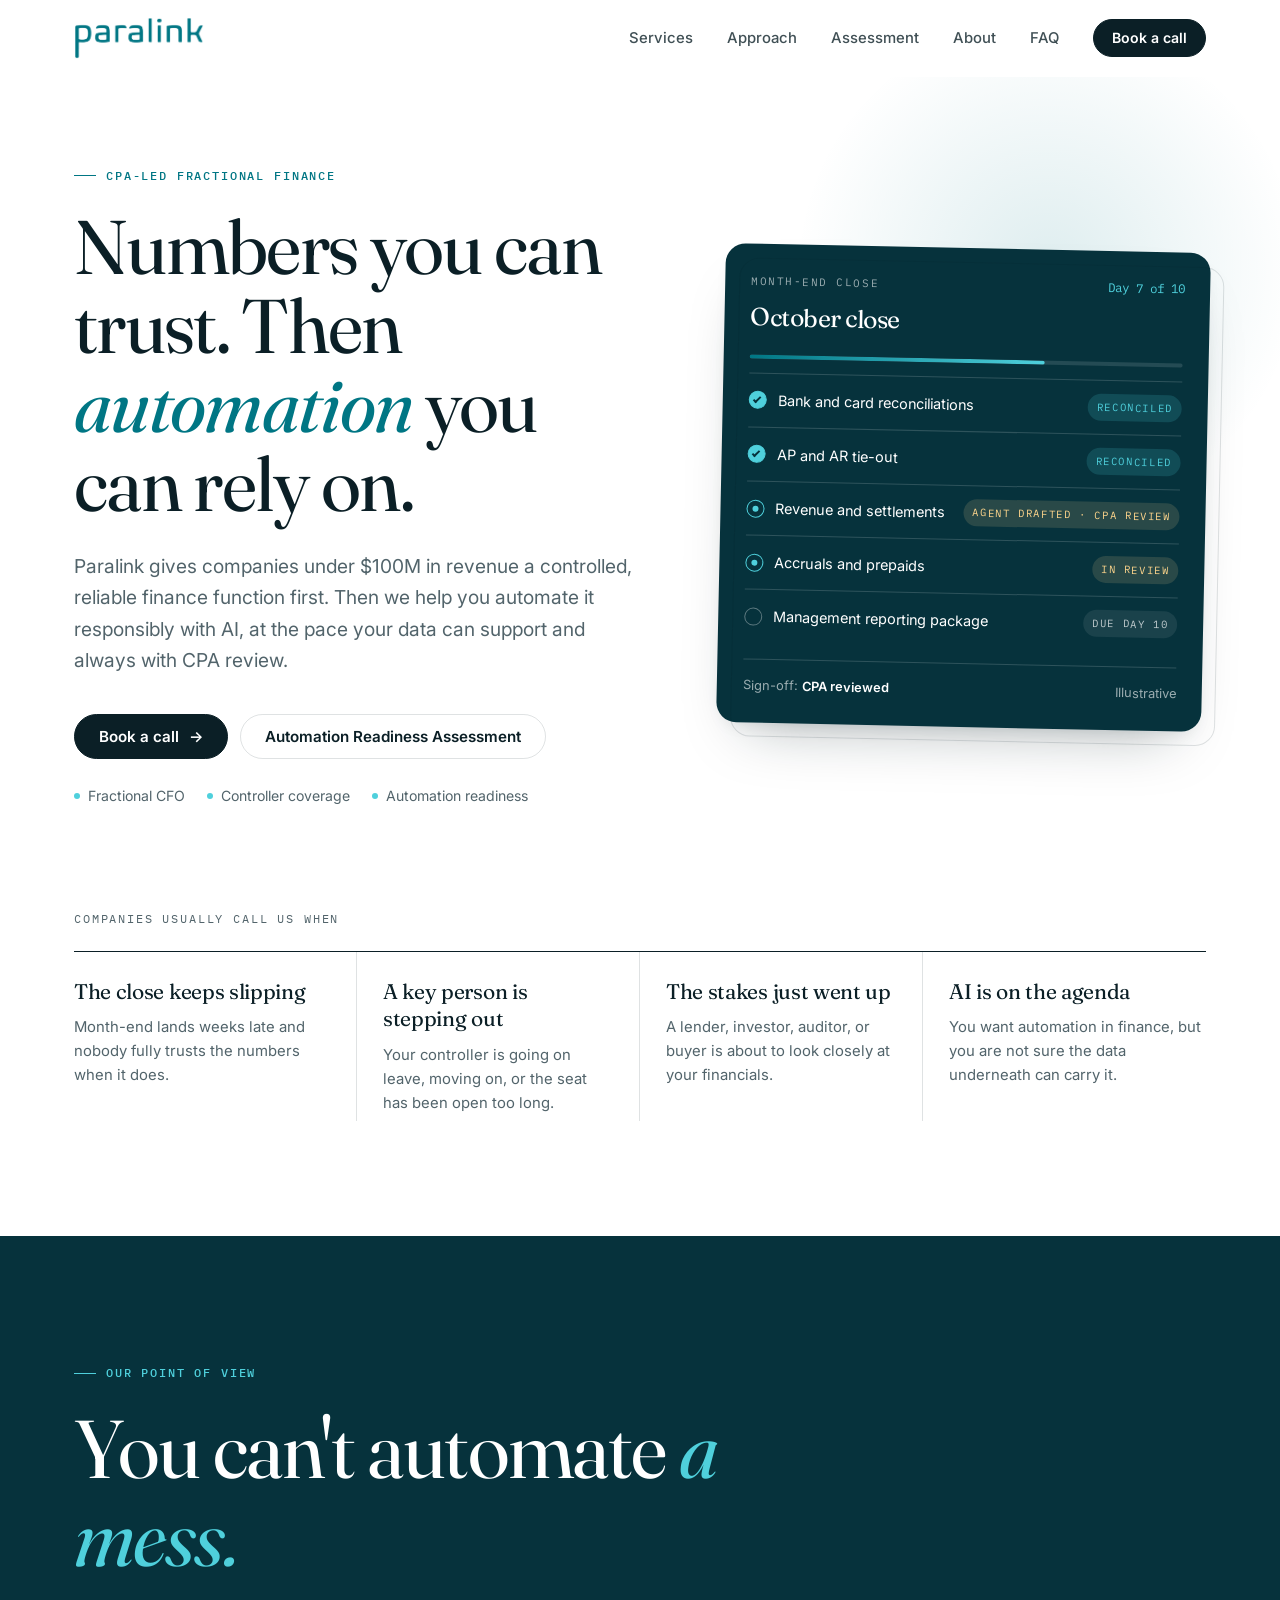
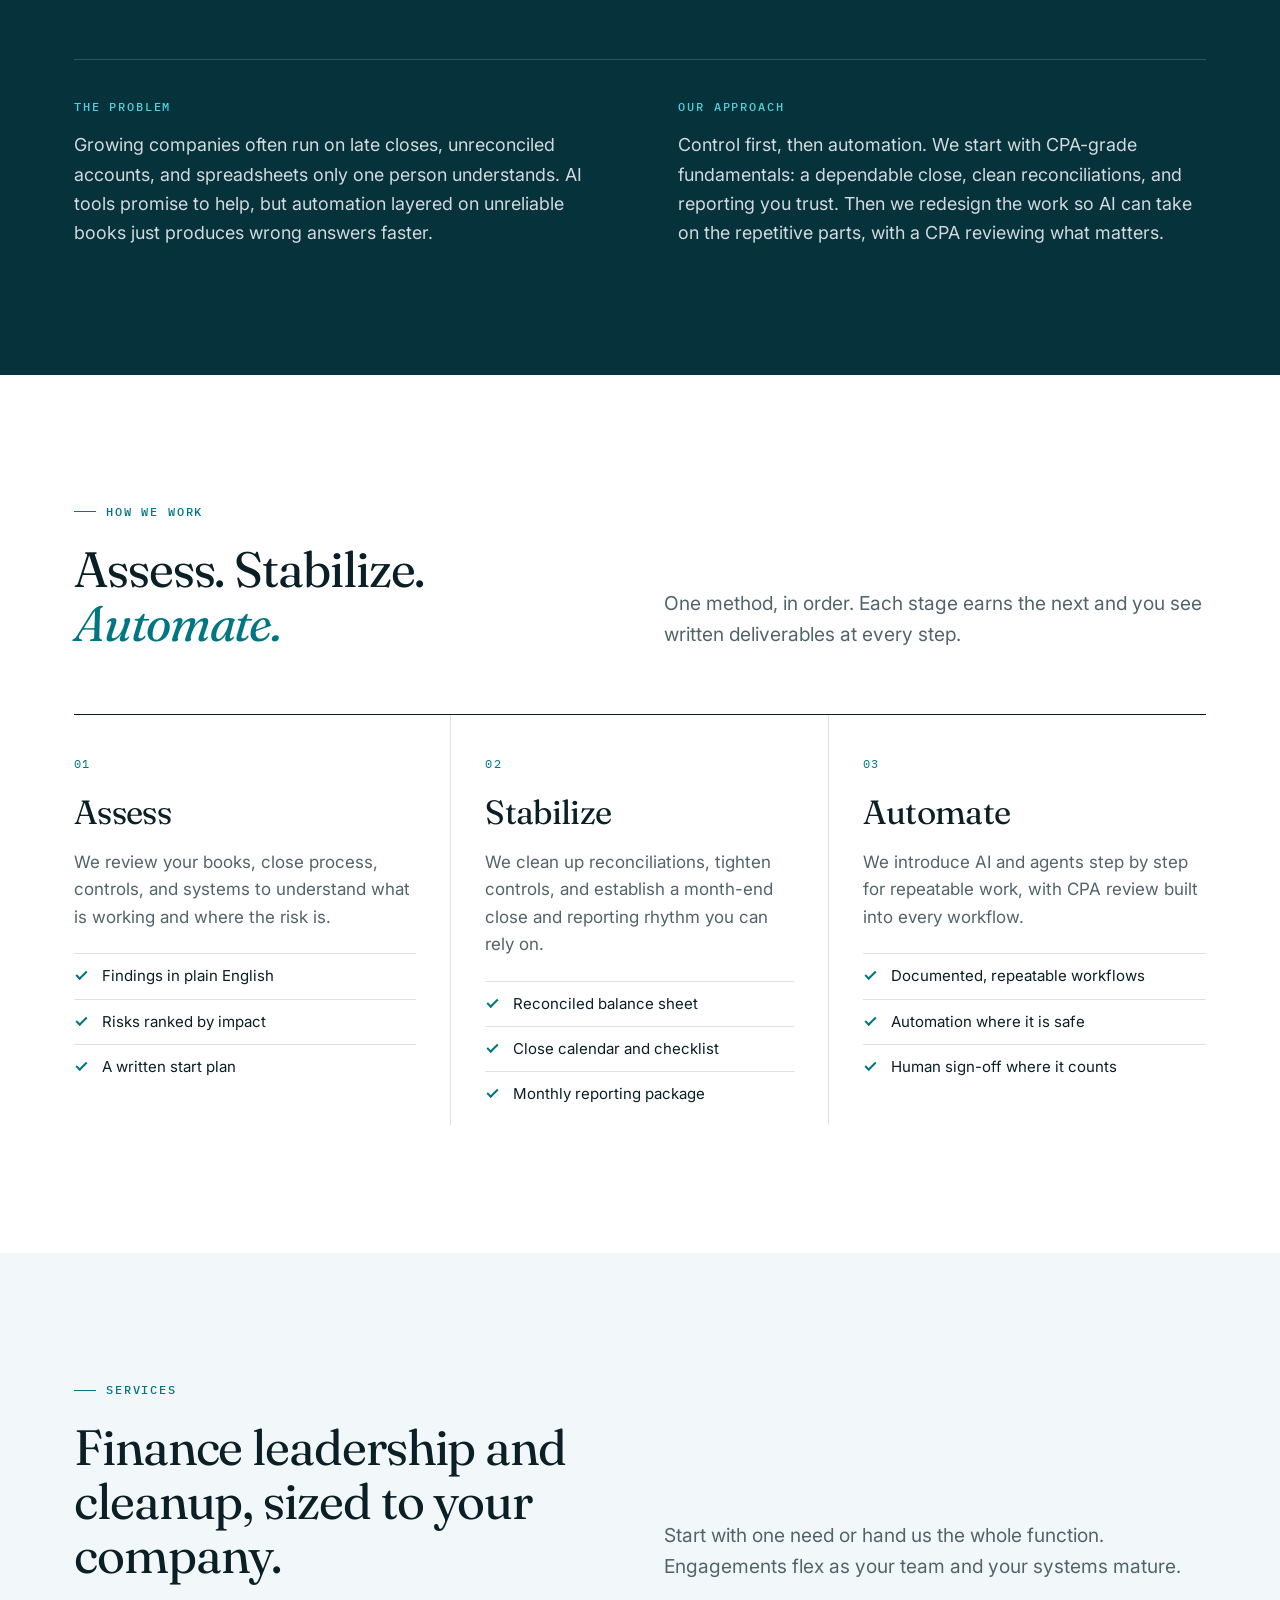
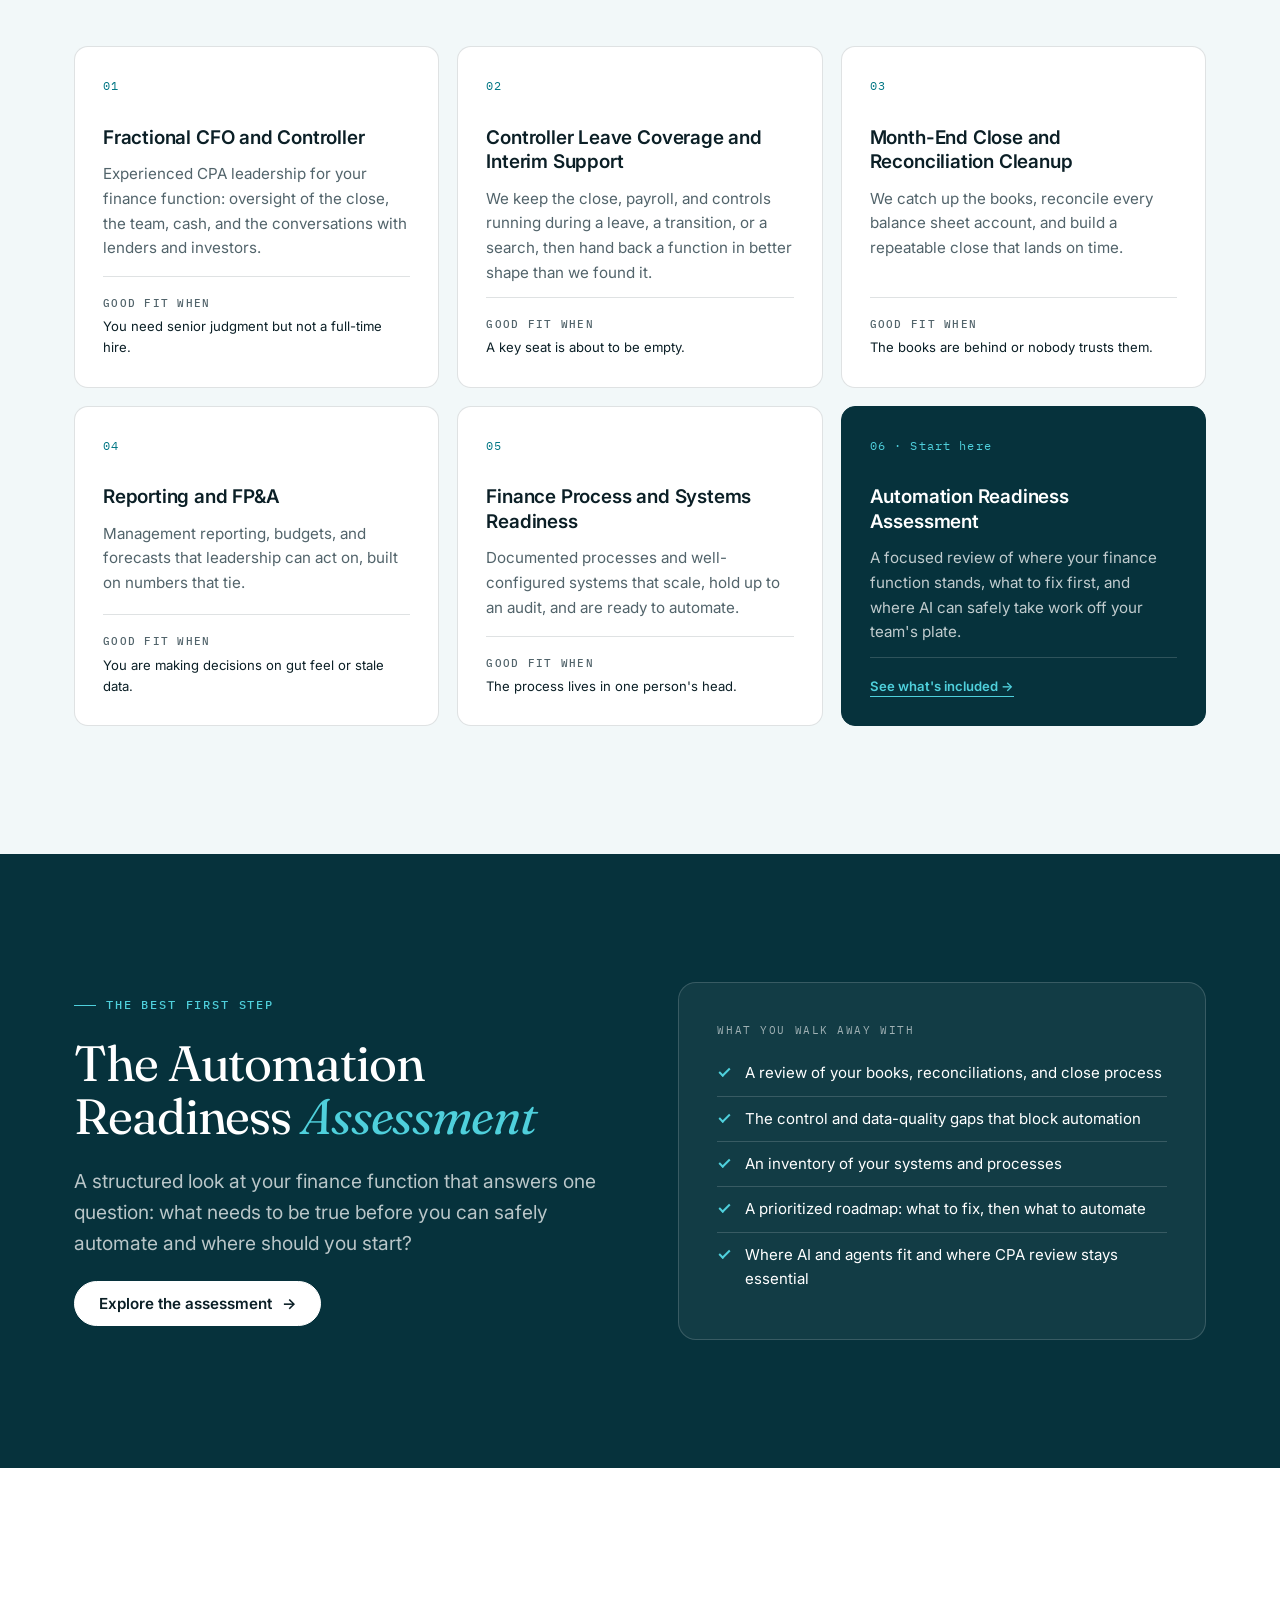
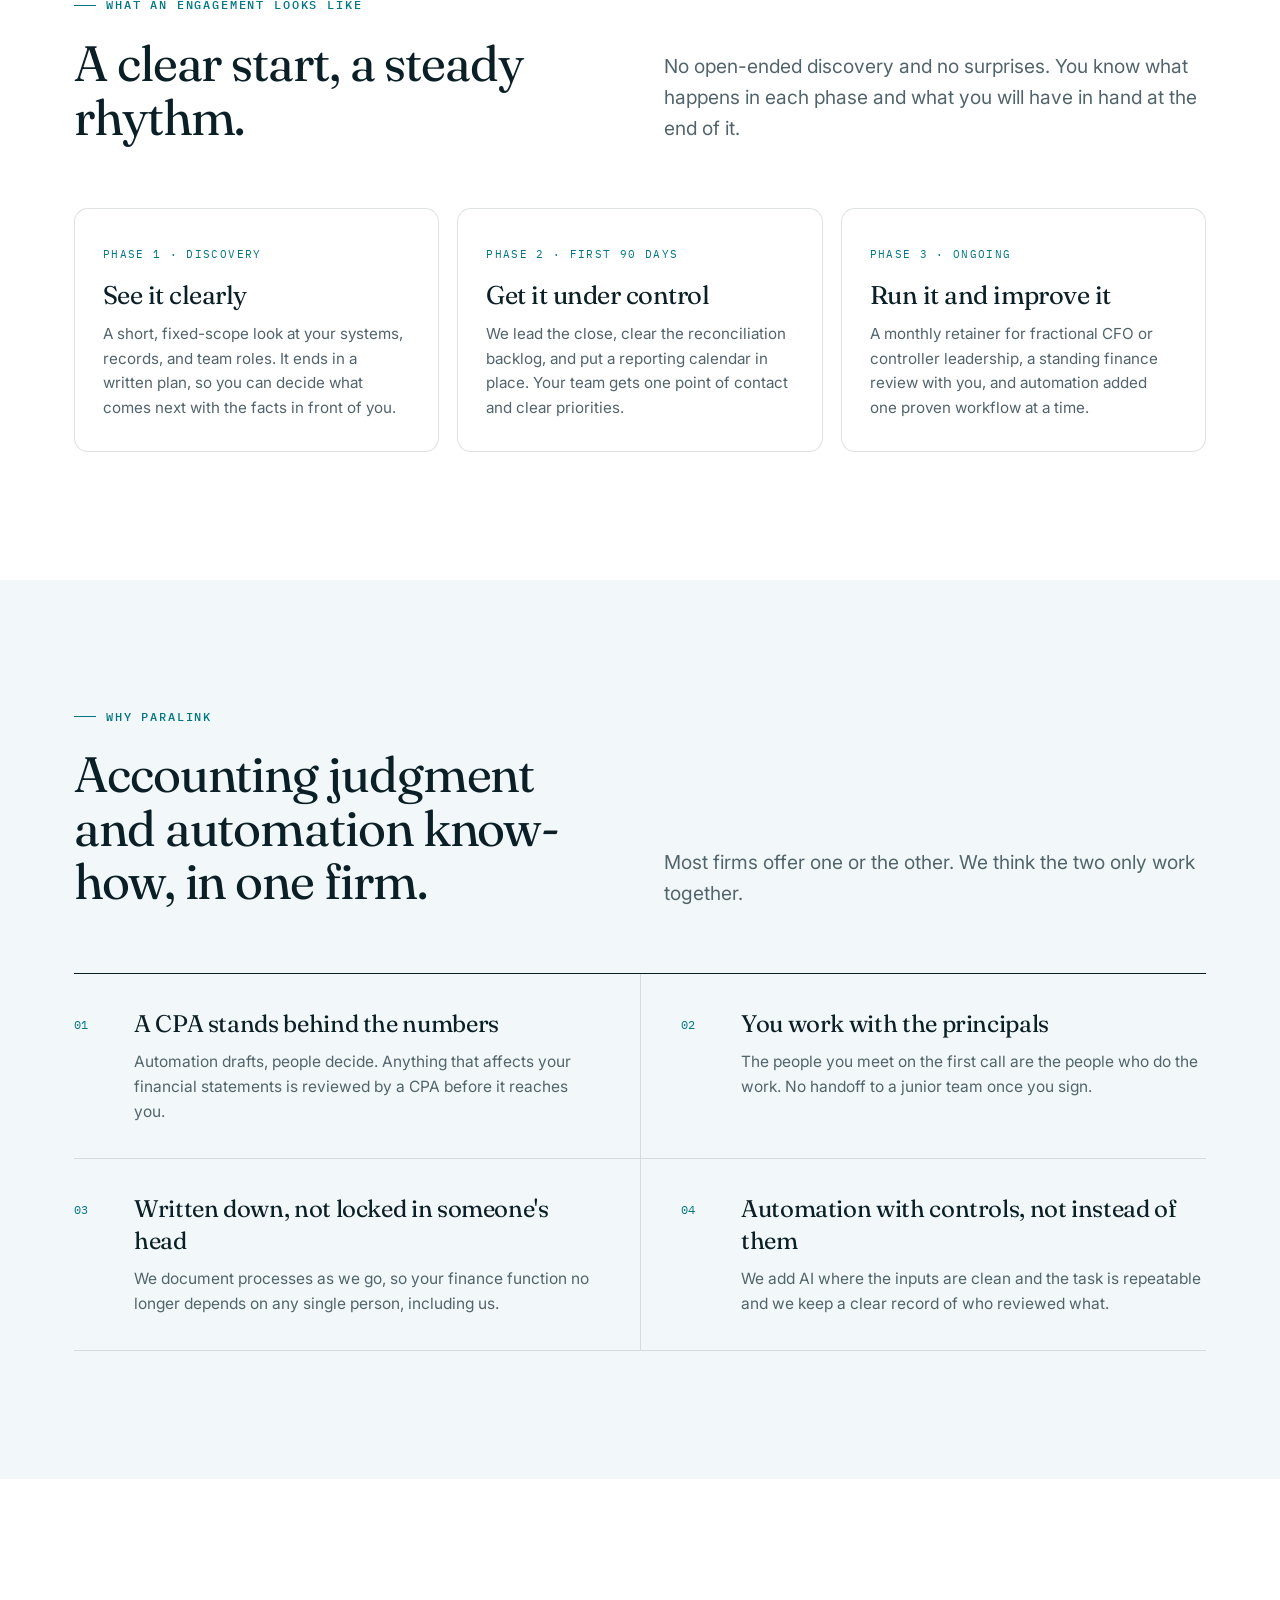
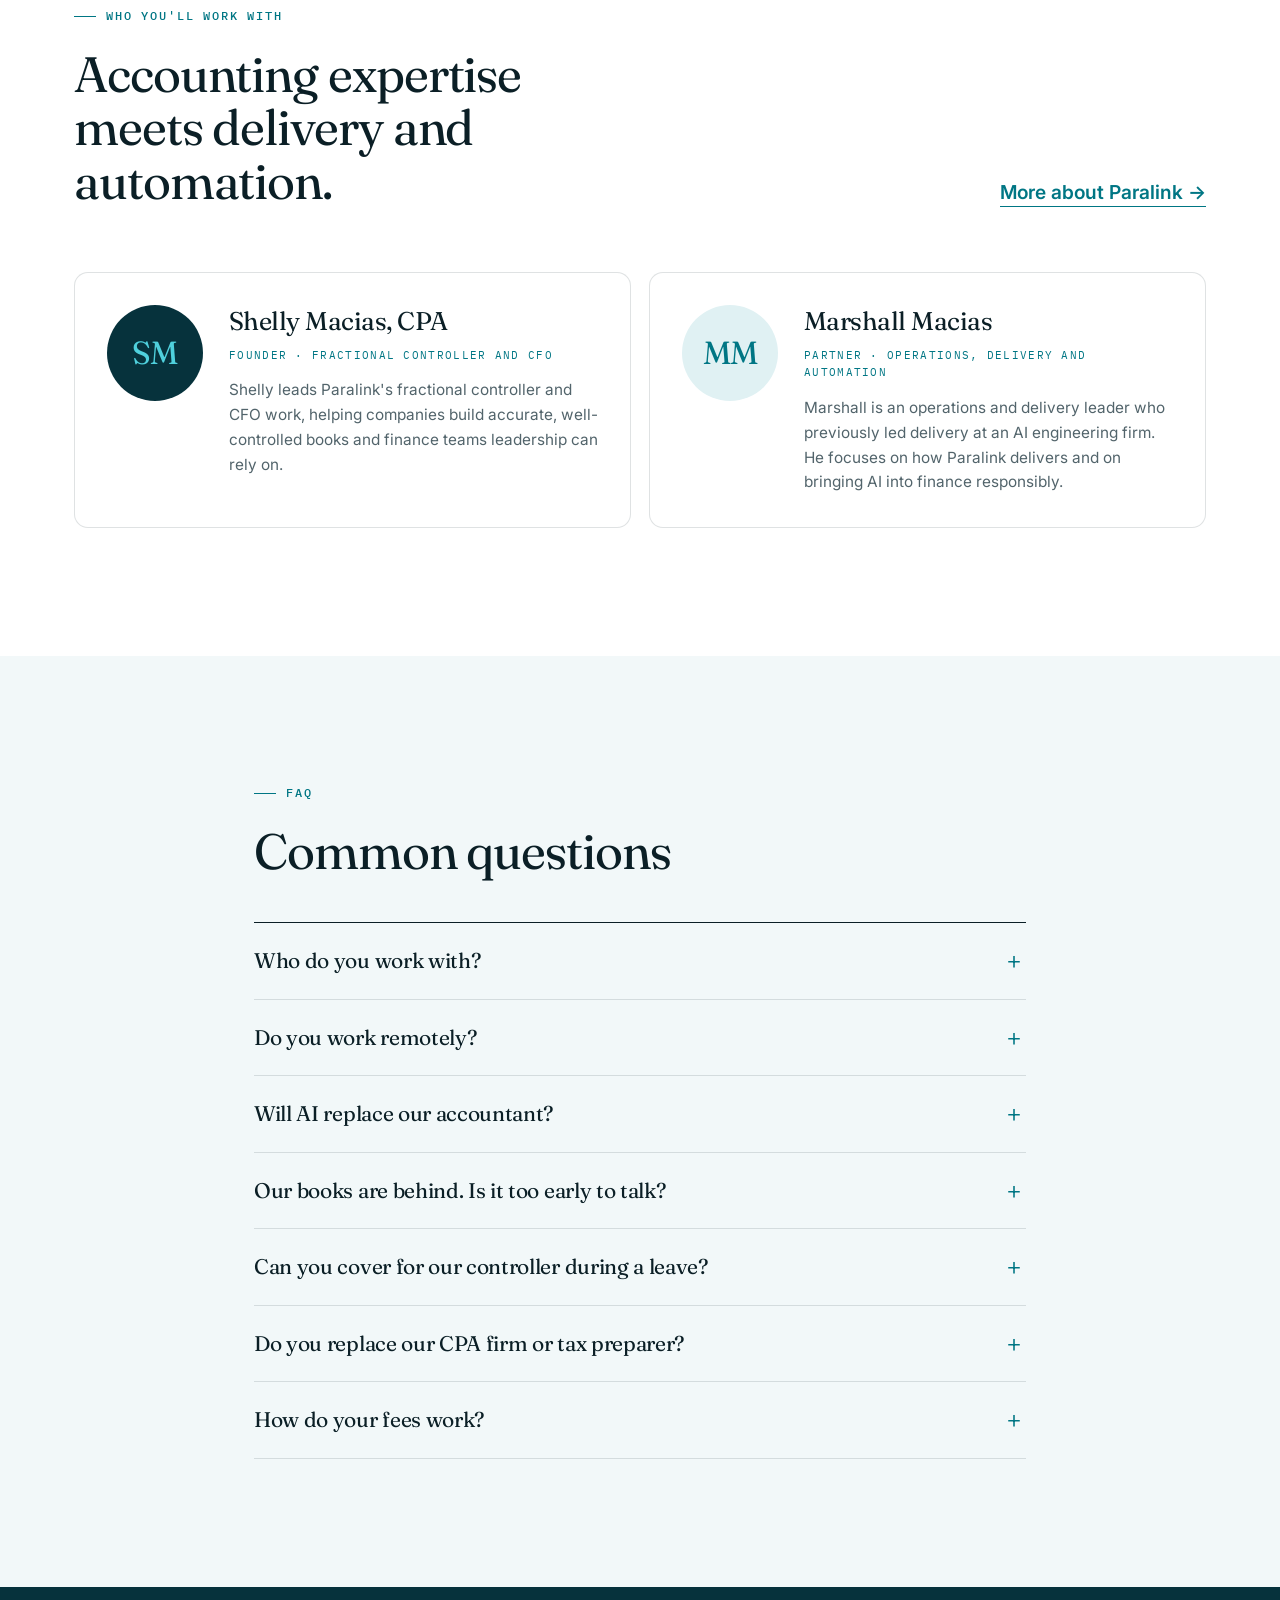
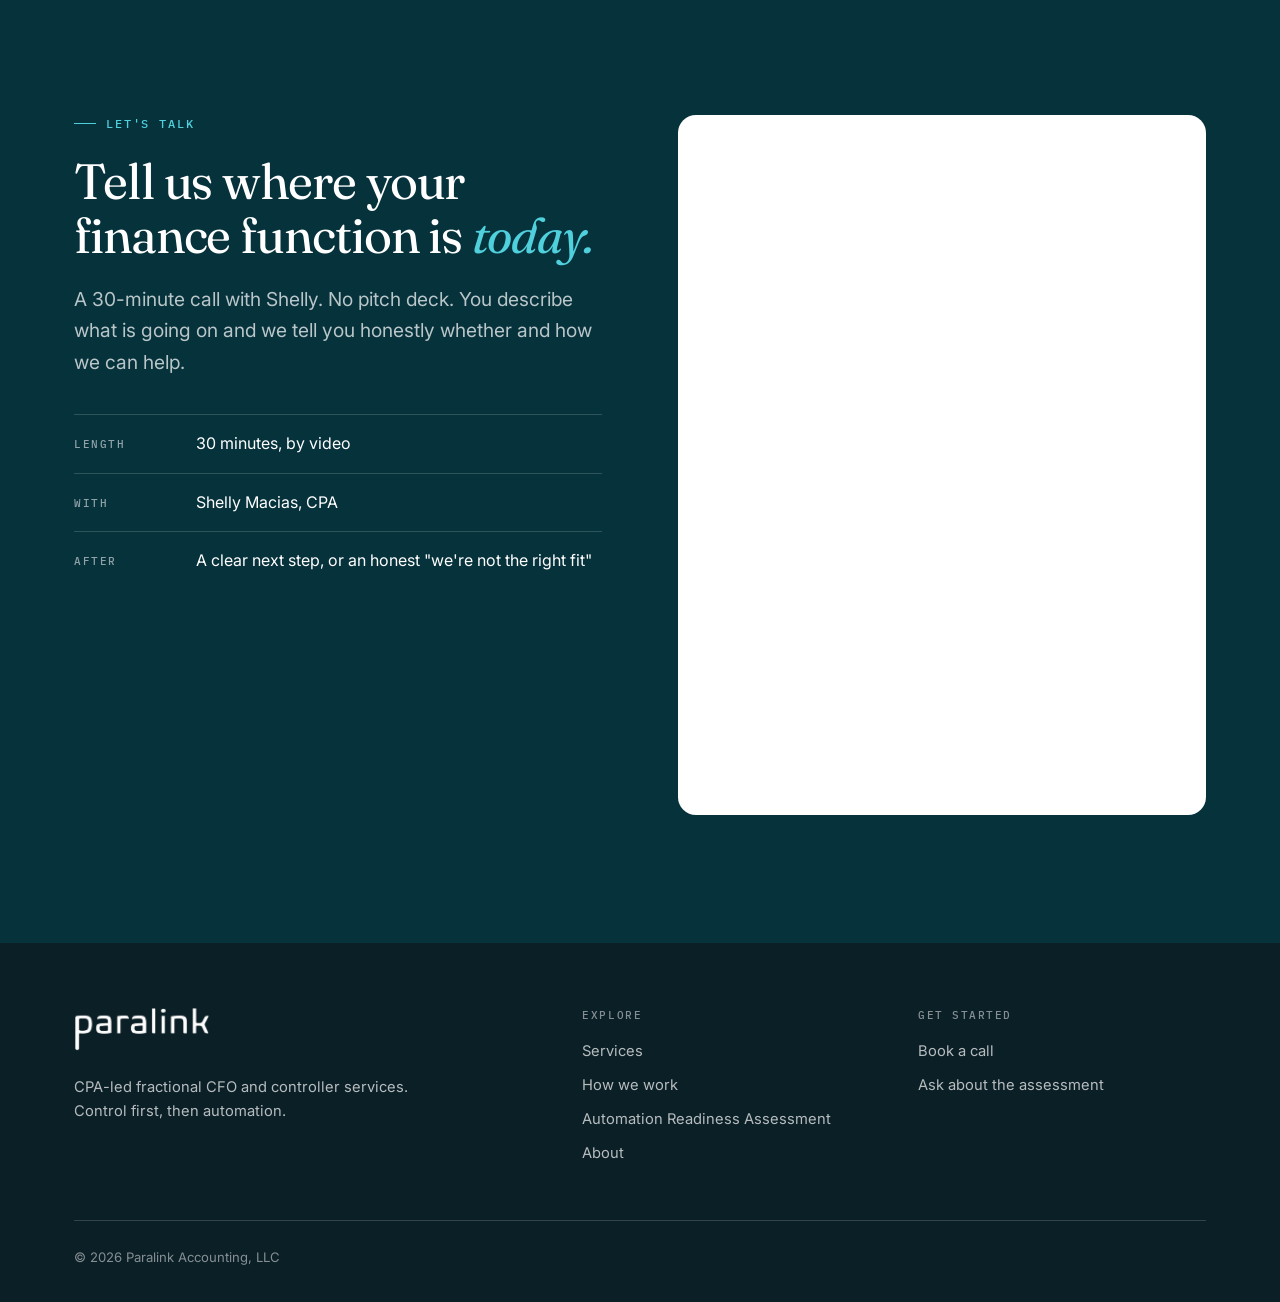
==== index.html @ f664bc01 "Initial Paralink Accounting website Co-Authored-By: Claude Fable 5.2 <noreply@anthropic.com>" ====
<!doctype html>
<html lang="en">
<head>
  <meta charset="utf-8">
  <meta name="viewport" content="width=device-width, initial-scale=1">
  <meta name="robots" content="noindex">
  <title>Paralink Accounting | CPA-led fractional CFO and controller services</title>
  <meta name="description" content="Paralink Accounting gives growing companies a controlled, reliable finance function, then helps them automate it responsibly with AI, always with CPA review.">
  <meta property="og:title" content="Paralink Accounting | Numbers you can trust. Then automation you can rely on.">
  <meta property="og:description" content="CPA-led fractional CFO and controller services for companies under $100M in revenue. Control first, then automation.">
  <meta property="og:type" content="website">
  <meta name="theme-color" content="#007684">
  <link rel="icon" href="assets/favicon.svg" type="image/svg+xml">
  <link rel="preconnect" href="https://fonts.googleapis.com">
  <link rel="preconnect" href="https://fonts.gstatic.com" crossorigin>
  <link href="https://fonts.googleapis.com/css2?family=Fraunces:ital,opsz,wght@0,9..144,300..600;1,9..144,300..600&family=IBM+Plex+Mono:wght@400;500&family=Inter:wght@400;500;600&display=swap" rel="stylesheet">
  <link rel="stylesheet" href="assets/styles.css">
</head>
<body>

<header class="site-header">
  <div class="container nav">
    <a class="brand" href="index.html" aria-label="Paralink Accounting home">
      <img class="brand-logo" src="assets/logo.png" alt="Paralink Accounting" width="562" height="182">
    </a>
    <button class="nav-toggle" aria-label="Menu" aria-expanded="false" aria-controls="nav-links"><span></span><span></span><span></span></button>
    <ul class="nav-links" id="nav-links">
      <li><a href="index.html#services">Services</a></li>
      <li><a href="index.html#approach">Approach</a></li>
      <li><a href="assessment.html">Assessment</a></li>
      <li><a href="about.html">About</a></li>
      <li><a href="index.html#faq">FAQ</a></li>
      <li><a class="btn btn-sm" href="index.html#contact">Book a call</a></li>
    </ul>
  </div>
</header>

<main>

  <!-- Hero -->
  <section class="hero">
    <div class="container hero-grid">
      <div>
        <p class="eyebrow">CPA-led fractional finance</p>
        <h1>Numbers you can trust. Then <em>automation</em> you can rely on.</h1>
        <p class="lede">Paralink gives companies under $100M in revenue a controlled, reliable finance function first. Then we help you automate it responsibly with AI, at the pace your data can support and always with CPA review.</p>
        <div class="hero-cta">
          <a class="btn" href="#contact">Book a call <span class="arrow" aria-hidden="true">→</span></a>
          <a class="btn btn-ghost" href="assessment.html">Automation Readiness Assessment</a>
        </div>
        <p class="hero-note"><span>Fractional CFO</span><span>Controller coverage</span><span>Automation readiness</span></p>
      </div>

      <div class="close-card" role="img" aria-label="Illustration of a month-end close checklist with reconciliations complete and an AI-drafted schedule waiting for CPA review">
        <div class="cc-top">
          <div>
            <div class="cc-label">Month-end close</div>
            <div class="cc-title">October close</div>
          </div>
          <div class="cc-day">Day 7 of 10</div>
        </div>
        <div class="cc-bar"><i></i></div>
        <ul class="cc-rows">
          <li><span class="name"><span class="dot done"></span>Bank and card reconciliations</span><span class="tag ok">Reconciled</span></li>
          <li><span class="name"><span class="dot done"></span>AP and AR tie-out</span><span class="tag ok">Reconciled</span></li>
          <li><span class="name"><span class="dot review"></span>Revenue and settlements</span><span class="tag rev">Agent drafted · CPA review</span></li>
          <li><span class="name"><span class="dot review"></span>Accruals and prepaids</span><span class="tag rev">In review</span></li>
          <li><span class="name"><span class="dot"></span>Management reporting package</span><span class="tag">Due day 10</span></li>
        </ul>
        <div class="cc-foot"><span>Sign-off: <strong>CPA reviewed</strong></span><span>Illustrative</span></div>
      </div>
    </div>
  </section>

  <!-- When to call -->
  <section class="triggers">
    <div class="container">
      <p class="triggers-title">Companies usually call us when</p>
      <div class="trigger-grid">
        <div class="trigger reveal">
          <h3>The close keeps slipping</h3>
          <p>Month-end lands weeks late and nobody fully trusts the numbers when it does.</p>
        </div>
        <div class="trigger reveal">
          <h3>A key person is stepping out</h3>
          <p>Your controller is going on leave, moving on, or the seat has been open too long.</p>
        </div>
        <div class="trigger reveal">
          <h3>The stakes just went up</h3>
          <p>A lender, investor, auditor, or buyer is about to look closely at your financials.</p>
        </div>
        <div class="trigger reveal">
          <h3>AI is on the agenda</h3>
          <p>You want automation in finance, but you are not sure the data underneath can carry it.</p>
        </div>
      </div>
    </div>
  </section>

  <!-- Statement -->
  <section class="statement dark" id="approach">
    <div class="container">
      <p class="eyebrow">Our point of view</p>
      <h2 class="reveal">You can't automate <em>a mess.</em></h2>
      <div class="statement-grid">
        <div class="reveal">
          <h3>The problem</h3>
          <p>Growing companies often run on late closes, unreconciled accounts, and spreadsheets only one person understands. AI tools promise to help, but automation layered on unreliable books just produces wrong answers faster.</p>
        </div>
        <div class="reveal">
          <h3>Our approach</h3>
          <p>Control first, then automation. We start with CPA-grade fundamentals: a dependable close, clean reconciliations, and reporting you trust. Then we redesign the work so AI can take on the repetitive parts, with a CPA reviewing what matters.</p>
        </div>
      </div>
    </div>
  </section>

  <!-- Method -->
  <section id="method">
    <div class="container">
      <div class="section-head">
        <div>
          <p class="eyebrow">How we work</p>
          <h2>Assess. Stabilize. <em>Automate.</em></h2>
        </div>
        <p class="lede">One method, in order. Each stage earns the next and you see written deliverables at every step.</p>
      </div>
      <div class="method-grid">
        <div class="step reveal">
          <span class="step-num">01</span>
          <h3>Assess</h3>
          <p>We review your books, close process, controls, and systems to understand what is working and where the risk is.</p>
          <ul>
            <li>Findings in plain English</li>
            <li>Risks ranked by impact</li>
            <li>A written start plan</li>
          </ul>
        </div>
        <div class="step reveal">
          <span class="step-num">02</span>
          <h3>Stabilize</h3>
          <p>We clean up reconciliations, tighten controls, and establish a month-end close and reporting rhythm you can rely on.</p>
          <ul>
            <li>Reconciled balance sheet</li>
            <li>Close calendar and checklist</li>
            <li>Monthly reporting package</li>
          </ul>
        </div>
        <div class="step reveal">
          <span class="step-num">03</span>
          <h3>Automate</h3>
          <p>We introduce AI and agents step by step for repeatable work, with CPA review built into every workflow.</p>
          <ul>
            <li>Documented, repeatable workflows</li>
            <li>Automation where it is safe</li>
            <li>Human sign-off where it counts</li>
          </ul>
        </div>
      </div>
    </div>
  </section>

  <!-- Services -->
  <section class="tint" id="services">
    <div class="container">
      <div class="section-head">
        <div>
          <p class="eyebrow">Services</p>
          <h2>Finance leadership and cleanup, sized to your company.</h2>
        </div>
        <p class="lede">Start with one need or hand us the whole function. Engagements flex as your team and your systems mature.</p>
      </div>
      <div class="service-grid">
        <article class="card reveal">
          <span class="idx">01</span>
          <h3>Fractional CFO and Controller</h3>
          <p>Experienced CPA leadership for your finance function: oversight of the close, the team, cash, and the conversations with lenders and investors.</p>
          <div class="fit"><b>Good fit when</b>You need senior judgment but not a full-time hire.</div>
        </article>
        <article class="card reveal">
          <span class="idx">02</span>
          <h3>Controller Leave Coverage and Interim Support</h3>
          <p>We keep the close, payroll, and controls running during a leave, a transition, or a search, then hand back a function in better shape than we found it.</p>
          <div class="fit"><b>Good fit when</b>A key seat is about to be empty.</div>
        </article>
        <article class="card reveal">
          <span class="idx">03</span>
          <h3>Month-End Close and Reconciliation Cleanup</h3>
          <p>We catch up the books, reconcile every balance sheet account, and build a repeatable close that lands on time.</p>
          <div class="fit"><b>Good fit when</b>The books are behind or nobody trusts them.</div>
        </article>
        <article class="card reveal">
          <span class="idx">04</span>
          <h3>Reporting and FP&amp;A</h3>
          <p>Management reporting, budgets, and forecasts that leadership can act on, built on numbers that tie.</p>
          <div class="fit"><b>Good fit when</b>You are making decisions on gut feel or stale data.</div>
        </article>
        <article class="card reveal">
          <span class="idx">05</span>
          <h3>Finance Process and Systems Readiness</h3>
          <p>Documented processes and well-configured systems that scale, hold up to an audit, and are ready to automate.</p>
          <div class="fit"><b>Good fit when</b>The process lives in one person's head.</div>
        </article>
        <article class="card feature reveal">
          <span class="idx">06 · Start here</span>
          <h3>Automation Readiness Assessment</h3>
          <p>A focused review of where your finance function stands, what to fix first, and where AI can safely take work off your team's plate.</p>
          <div class="fit"><a class="text-link" href="assessment.html">See what's included →</a></div>
        </article>
      </div>
    </div>
  </section>

  <!-- Assessment band -->
  <section class="dark">
    <div class="container split">
      <div class="stack reveal">
        <p class="eyebrow">The best first step</p>
        <h2>The Automation Readiness <em>Assessment</em></h2>
        <p class="lede">A structured look at your finance function that answers one question: what needs to be true before you can safely automate and where should you start?</p>
        <p><a class="btn btn-light" href="assessment.html">Explore the assessment <span class="arrow" aria-hidden="true">→</span></a></p>
      </div>
      <div class="panel reveal">
        <p class="panel-title">What you walk away with</p>
        <ul class="checks">
          <li>A review of your books, reconciliations, and close process</li>
          <li>The control and data-quality gaps that block automation</li>
          <li>An inventory of your systems and processes</li>
          <li>A prioritized roadmap: what to fix, then what to automate</li>
          <li>Where AI and agents fit and where CPA review stays essential</li>
        </ul>
      </div>
    </div>
  </section>

  <!-- Engagement -->
  <section>
    <div class="container">
      <div class="section-head">
        <div>
          <p class="eyebrow">What an engagement looks like</p>
          <h2>A clear start, a steady rhythm.</h2>
        </div>
        <p class="lede">No open-ended discovery and no surprises. You know what happens in each phase and what you will have in hand at the end of it.</p>
      </div>
      <div class="phases">
        <div class="phase reveal">
          <span class="when">Phase 1 · Discovery</span>
          <h3>See it clearly</h3>
          <p>A short, fixed-scope look at your systems, records, and team roles. It ends in a written plan, so you can decide what comes next with the facts in front of you.</p>
        </div>
        <div class="phase reveal">
          <span class="when">Phase 2 · First 90 days</span>
          <h3>Get it under control</h3>
          <p>We lead the close, clear the reconciliation backlog, and put a reporting calendar in place. Your team gets one point of contact and clear priorities.</p>
        </div>
        <div class="phase reveal">
          <span class="when">Phase 3 · Ongoing</span>
          <h3>Run it and improve it</h3>
          <p>A monthly retainer for fractional CFO or controller leadership, a standing finance review with you, and automation added one proven workflow at a time.</p>
        </div>
      </div>
    </div>
  </section>

  <!-- Principles -->
  <section class="tint">
    <div class="container">
      <div class="section-head">
        <div>
          <p class="eyebrow">Why Paralink</p>
          <h2>Accounting judgment and automation know-how, in one firm.</h2>
        </div>
        <p class="lede">Most firms offer one or the other. We think the two only work together.</p>
      </div>
      <div class="principles">
        <div class="principle reveal">
          <span class="n">01</span>
          <div>
            <h3>A CPA stands behind the numbers</h3>
            <p>Automation drafts, people decide. Anything that affects your financial statements is reviewed by a CPA before it reaches you.</p>
          </div>
        </div>
        <div class="principle reveal">
          <span class="n">02</span>
          <div>
            <h3>You work with the principals</h3>
            <p>The people you meet on the first call are the people who do the work. No handoff to a junior team once you sign.</p>
          </div>
        </div>
        <div class="principle reveal">
          <span class="n">03</span>
          <div>
            <h3>Written down, not locked in someone's head</h3>
            <p>We document processes as we go, so your finance function no longer depends on any single person, including us.</p>
          </div>
        </div>
        <div class="principle reveal">
          <span class="n">04</span>
          <div>
            <h3>Automation with controls, not instead of them</h3>
            <p>We add AI where the inputs are clean and the task is repeatable and we keep a clear record of who reviewed what.</p>
          </div>
        </div>
      </div>
    </div>
  </section>

  <!-- Team -->
  <section id="team">
    <div class="container">
      <div class="section-head">
        <div>
          <p class="eyebrow">Who you'll work with</p>
          <h2>Accounting expertise meets delivery and automation.</h2>
        </div>
        <p class="lede"><a class="text-link" href="about.html">More about Paralink →</a></p>
      </div>
      <div class="team">
        <div class="person reveal">
          <div class="avatar" aria-hidden="true">SM</div>
          <div>
            <h3>Shelly Macias, CPA</h3>
            <p class="role">Founder · Fractional Controller and CFO</p>
            <p>Shelly leads Paralink's fractional controller and CFO work, helping companies build accurate, well-controlled books and finance teams leadership can rely on.</p>
          </div>
        </div>
        <div class="person reveal">
          <div class="avatar alt" aria-hidden="true">MM</div>
          <div>
            <h3>Marshall Macias</h3>
            <p class="role">Partner · Operations, Delivery and Automation</p>
            <p>Marshall is an operations and delivery leader who previously led delivery at an AI engineering firm. He focuses on how Paralink delivers and on bringing AI into finance responsibly.</p>
          </div>
        </div>
      </div>
    </div>
  </section>

  <!-- FAQ -->
  <section class="tint" id="faq">
    <div class="container narrow">
      <p class="eyebrow">FAQ</p>
      <h2 style="margin-bottom:44px">Common questions</h2>
      <div class="faq">
        <details>
          <summary>Who do you work with?</summary>
          <p>Companies under $100M in revenue that need a stronger finance function: founder-led and privately held businesses, usually with a small accounting team or an outside bookkeeper and often at a moment of change such as growth, a financing, or a leadership transition.</p>
        </details>
        <details>
          <summary>Do you work remotely?</summary>
          <p>Yes. We work remotely with clients anywhere in the United States. On-site visits happen when they are useful, for example at kickoff or during a key close.</p>
        </details>
        <details>
          <summary>Will AI replace our accountant?</summary>
          <p>No. AI is good at repetitive, well-defined work such as matching transactions and drafting schedules. It is not accountable for your financial statements. We use it to free your people for review and judgment and a CPA signs off on what matters.</p>
        </details>
        <details>
          <summary>Our books are behind. Is it too early to talk?</summary>
          <p>It is the right time. Catching up and stabilizing the close is where most of our engagements begin and it is the foundation for everything else.</p>
        </details>
        <details>
          <summary>Can you cover for our controller during a leave?</summary>
          <p>Yes. We step in to run the close, support your team, and keep controls in place, then manage a clean handoff when your controller returns.</p>
        </details>
        <details>
          <summary>Do you replace our CPA firm or tax preparer?</summary>
          <p>No. We work inside your finance function as your CFO or controller and coordinate with your outside tax and audit firms, so they get clean, timely information.</p>
        </details>
        <details>
          <summary>How do your fees work?</summary>
          <p>Discovery and the Automation Readiness Assessment are fixed-fee. Ongoing fractional work is a monthly retainer sized to the scope, so you always know the cost in advance.</p>
        </details>
      </div>
    </div>
  </section>

  <!-- Contact -->
  <section class="dark" id="contact">
    <div class="container split top">
      <div class="reveal">
        <p class="eyebrow">Let's talk</p>
        <h2>Tell us where your finance function is <em>today.</em></h2>
        <p class="lede" style="margin-top:22px">A 30-minute call with Shelly. No pitch deck. You describe what is going on and we tell you honestly whether and how we can help.</p>
        <ul class="contact-list">
          <li><b>Length</b><span>30 minutes, by video</span></li>
          <li><b>With</b><span>Shelly Macias, CPA</span></li>
          <li><b>After</b><span>A clear next step, or an honest "we're not the right fit"</span></li>
        </ul>
      </div>
      <div class="booking reveal" id="booking">
        <div class="calendly-inline-widget" id="calendly-embed"></div>
        <p class="booking-fallback" id="booking-fallback">Online scheduling is being set up. Please check back shortly.</p>
      </div>
    </div>
  </section>

</main>

<footer class="site-footer">
  <div class="container">
    <div class="footer-grid">
      <div>
        <a class="brand" href="index.html">
          <img class="brand-logo" src="assets/logo-white.png" alt="Paralink Accounting" width="562" height="182">
        </a>
        <p>CPA-led fractional CFO and controller services. Control first, then automation.</p>
      </div>
      <div>
        <h4>Explore</h4>
        <ul>
          <li><a href="index.html#services">Services</a></li>
          <li><a href="index.html#method">How we work</a></li>
          <li><a href="assessment.html">Automation Readiness Assessment</a></li>
          <li><a href="about.html">About</a></li>
        </ul>
      </div>
      <div>
        <h4>Get started</h4>
        <ul>
          <li><a href="index.html#contact">Book a call</a></li>
          <li><a href="assessment.html">Ask about the assessment</a></li>
        </ul>
      </div>
    </div>
    <div class="footer-base">
      <span>© <span id="year">2026</span> Paralink Accounting, LLC</span>
    </div>
  </div>
</footer>

<script src="assets/main.js"></script>
</body>
</html>
---- assets/styles.css ----
/* Paralink Accounting — design system */
:root {
  --ink: #0b1f26;
  --navy: #06323c;
  --navy-2: #0a4450;
  --teal: #007684;
  --teal-bright: #4fd0dc;
  --mint: #e0f1f3;
  --paper: #ffffff;
  --paper-2: #f2f8f9;
  --white: #ffffff;
  --muted: #52646b;
  --line: rgba(11, 31, 38, 0.13);
  --line-light: rgba(255, 255, 255, 0.16);
  --serif: "Fraunces", "Iowan Old Style", Georgia, serif;
  --sans: "Inter", system-ui, -apple-system, "Segoe UI", sans-serif;
  --mono: "IBM Plex Mono", ui-monospace, Menlo, monospace;
  --radius: 14px;
  --shadow: 0 30px 60px -30px rgba(11, 31, 38, 0.35), 0 8px 20px -12px rgba(11, 31, 38, 0.18);
}

*, *::before, *::after { box-sizing: border-box; }
html { scroll-behavior: smooth; -webkit-text-size-adjust: 100%; }
body {
  margin: 0;
  background: var(--paper);
  color: var(--ink);
  font-family: var(--sans);
  font-size: 17px;
  line-height: 1.62;
  -webkit-font-smoothing: antialiased;
  text-rendering: optimizeLegibility;
}
img, svg { max-width: 100%; display: block; }
a { color: inherit; }
:focus-visible { outline: 2px solid var(--teal-bright); outline-offset: 3px; border-radius: 4px; }
[id] { scroll-margin-top: 96px; }

.container { width: 100%; max-width: 1180px; margin: 0 auto; padding: 0 24px; }
.narrow { max-width: 820px; }

/* Type */
h1, h2, h3, h4 { margin: 0; font-weight: 400; }
h1, h2, .display {
  font-family: var(--serif);
  font-optical-sizing: auto;
  letter-spacing: -0.022em;
  line-height: 1.04;
}
h1 { font-size: clamp(2.7rem, 6.2vw, 4.75rem); }
h2 { font-size: clamp(2rem, 4vw, 3.1rem); line-height: 1.08; }
h3 { font-family: var(--sans); font-size: 1.12rem; font-weight: 600; letter-spacing: -0.01em; line-height: 1.3; }
h1 em, h2 em { font-style: italic; color: var(--teal); }
p { margin: 0; }
.lede { font-size: clamp(1.08rem, 1.5vw, 1.25rem); color: var(--muted); max-width: 56ch; }
.muted { color: var(--muted); }
.eyebrow {
  font-family: var(--mono);
  font-size: 0.72rem;
  font-weight: 500;
  letter-spacing: 0.16em;
  text-transform: uppercase;
  color: var(--teal);
  display: flex;
  align-items: center;
  gap: 10px;
  margin-bottom: 22px;
}
.eyebrow::before { content: ""; width: 22px; height: 1px; background: currentColor; }

/* Buttons */
.btn {
  display: inline-flex;
  align-items: center;
  gap: 10px;
  padding: 14px 24px;
  border-radius: 999px;
  border: 1px solid var(--ink);
  background: var(--ink);
  color: var(--white);
  font: 600 0.95rem/1 var(--sans);
  text-decoration: none;
  cursor: pointer;
  transition: background 0.2s, border-color 0.2s, color 0.2s, transform 0.2s;
}
.btn:hover { background: var(--teal); border-color: var(--teal); transform: translateY(-1px); }
.btn .arrow { transition: transform 0.2s; }
.btn:hover .arrow { transform: translateX(3px); }
.btn-ghost { background: transparent; color: var(--ink); border-color: var(--line); }
.btn-ghost:hover { background: transparent; color: var(--teal); border-color: var(--teal); }
.btn-light { background: var(--white); color: var(--ink); border-color: var(--white); }
.btn-light:hover { background: var(--teal-bright); border-color: var(--teal-bright); color: var(--ink); }
.btn-sm { padding: 11px 18px; font-size: 0.88rem; }
.text-link {
  font-weight: 600;
  text-decoration: none;
  color: var(--teal);
  border-bottom: 1px solid currentColor;
  padding-bottom: 2px;
}
.text-link:hover { color: var(--ink); }

/* Header */
.site-header {
  position: sticky;
  top: 0;
  z-index: 50;
  background: rgba(255, 255, 255, 0.9);
  backdrop-filter: saturate(160%) blur(14px);
  -webkit-backdrop-filter: saturate(160%) blur(14px);
  border-bottom: 1px solid transparent;
  transition: border-color 0.25s;
}
.site-header.scrolled { border-bottom-color: var(--line); }
.nav { display: flex; align-items: center; justify-content: space-between; height: 76px; }
.brand { display: inline-flex; align-items: center; gap: 12px; text-decoration: none; }
.brand-logo { height: 42px; width: auto; }
.site-footer .brand-logo { height: 44px; }
.brand-name { font-family: var(--serif); font-size: 1.32rem; letter-spacing: -0.02em; line-height: 1; }
.brand-name span { color: var(--teal); font-style: italic; }
.nav-links { display: flex; align-items: center; gap: 34px; list-style: none; margin: 0; padding: 0; }
.nav-links a:not(.btn) { text-decoration: none; font-size: 0.93rem; font-weight: 500; color: var(--ink); opacity: 0.78; transition: opacity 0.2s, color 0.2s; }
.nav-links a:not(.btn):hover, .nav-links a[aria-current="page"] { opacity: 1; color: var(--teal); }
.nav-toggle { display: none; background: none; border: 0; padding: 10px; margin-right: -10px; cursor: pointer; }
.nav-toggle span { display: block; width: 24px; height: 2px; background: var(--ink); margin: 5px 0; transition: transform 0.25s, opacity 0.25s; }

/* Sections */
section { padding: clamp(72px, 10vw, 136px) 0; }
.section-head { display: grid; grid-template-columns: 1fr 1fr; gap: 48px; align-items: end; margin-bottom: clamp(40px, 5vw, 68px); }
.section-head .lede { justify-self: end; }
.dark { background: var(--navy); color: var(--white); }
.dark .eyebrow { color: var(--teal-bright); }
.dark .lede, .dark .muted { color: rgba(255, 255, 255, 0.72); }
.dark h1 em, .dark h2 em { color: var(--teal-bright); }
.tint { background: var(--paper-2); }

/* Hero */
.hero { padding: clamp(48px, 7vw, 96px) 0 clamp(64px, 8vw, 112px); position: relative; overflow: hidden; }
.hero::before {
  content: "";
  position: absolute;
  inset: -20% -10% auto auto;
  width: 720px;
  height: 720px;
  background: radial-gradient(closest-side, rgba(0, 118, 132, 0.13), transparent 70%);
  pointer-events: none;
}
.hero-grid { display: grid; grid-template-columns: 1.08fr 0.92fr; gap: clamp(40px, 6vw, 88px); align-items: center; position: relative; }
.hero-grid > *, .split > * { min-width: 0; }
.hero h1 { margin-bottom: 28px; }
.hero-cta { display: flex; flex-wrap: wrap; gap: 12px; margin-top: 38px; }
.hero-note { margin-top: 26px; font-size: 0.88rem; color: var(--muted); display: flex; flex-wrap: wrap; gap: 8px 22px; }
.hero-note span { display: inline-flex; align-items: center; gap: 8px; }
.hero-note span::before { content: ""; width: 6px; height: 6px; border-radius: 50%; background: var(--teal-bright); }

/* Close card (hero visual) */
.close-card {
  background: var(--navy);
  color: var(--white);
  border-radius: 20px;
  padding: 26px;
  box-shadow: var(--shadow);
  position: relative;
  transform: rotate(1.2deg);
}
.close-card::after {
  content: "";
  position: absolute;
  inset: 14px -14px -14px 14px;
  border: 1px solid var(--line);
  border-radius: 20px;
  z-index: -1;
}
.cc-top { display: flex; justify-content: space-between; align-items: baseline; gap: 12px; }
.cc-label { font-family: var(--mono); font-size: 0.68rem; letter-spacing: 0.14em; text-transform: uppercase; color: rgba(255, 255, 255, 0.6); }
.cc-title { font-family: var(--serif); font-size: 1.55rem; letter-spacing: -0.02em; margin-top: 6px; }
.cc-day { font-family: var(--mono); font-size: 0.78rem; color: var(--teal-bright); white-space: nowrap; }
.cc-bar { height: 4px; border-radius: 4px; background: rgba(255, 255, 255, 0.12); margin: 18px 0 8px; overflow: hidden; }
.cc-bar i { display: block; height: 100%; width: 68%; background: linear-gradient(90deg, var(--teal), var(--teal-bright)); border-radius: 4px; }
.cc-rows { list-style: none; margin: 14px 0 0; padding: 0; }
.cc-rows li { display: flex; align-items: center; justify-content: space-between; gap: 14px; padding: 13px 0; border-top: 1px solid var(--line-light); font-size: 0.9rem; }
.cc-rows .name { display: flex; align-items: center; gap: 11px; }
.dot { width: 18px; height: 18px; border-radius: 50%; flex: none; border: 1.5px solid rgba(255, 255, 255, 0.35); display: grid; place-items: center; }
.dot.done { background: var(--teal-bright); border-color: var(--teal-bright); }
.dot.done::after { content: ""; width: 8px; height: 4px; border-left: 2px solid var(--navy); border-bottom: 2px solid var(--navy); transform: rotate(-45deg) translateY(-1px); }
.dot.review { border-color: var(--teal-bright); }
.dot.review::after { content: ""; width: 6px; height: 6px; border-radius: 50%; background: var(--teal-bright); }
.tag { font-family: var(--mono); font-size: 0.66rem; letter-spacing: 0.06em; text-transform: uppercase; padding: 5px 9px; border-radius: 999px; white-space: nowrap; background: rgba(255, 255, 255, 0.08); color: rgba(255, 255, 255, 0.72); }
.tag.ok { background: rgba(79, 208, 220, 0.16); color: var(--teal-bright); }
.tag.rev { background: rgba(255, 214, 140, 0.14); color: #ffd68c; }
.cc-foot { display: flex; justify-content: space-between; align-items: center; gap: 12px; margin-top: 16px; padding-top: 16px; border-top: 1px solid var(--line-light); font-size: 0.8rem; color: rgba(255, 255, 255, 0.6); }
.cc-foot strong { color: var(--white); font-weight: 600; }

/* Triggers */
.triggers { padding: 0 0 clamp(72px, 9vw, 120px); }
.triggers-title { font-family: var(--mono); font-size: 0.72rem; letter-spacing: 0.16em; text-transform: uppercase; color: var(--muted); margin-bottom: 22px; }
.trigger-grid { display: grid; grid-template-columns: repeat(4, 1fr); border-top: 1px solid var(--ink); }
.trigger { padding: 26px 26px 6px 0; border-right: 1px solid var(--line); }
.trigger + .trigger { padding-left: 26px; }
.trigger:last-child { border-right: 0; padding-right: 0; }
.trigger h3 { font-family: var(--serif); font-weight: 400; font-size: 1.32rem; letter-spacing: -0.015em; margin-bottom: 10px; }
.trigger p { font-size: 0.93rem; color: var(--muted); }

/* Statement */
.statement h2 { font-size: clamp(2.5rem, 6.4vw, 5.2rem); max-width: 14ch; }
.statement-grid { display: grid; grid-template-columns: 1fr 1fr; gap: clamp(32px, 6vw, 88px); margin-top: clamp(44px, 6vw, 80px); padding-top: 40px; border-top: 1px solid var(--line-light); }
.statement-grid h3 { font-family: var(--mono); font-size: 0.72rem; font-weight: 500; letter-spacing: 0.16em; text-transform: uppercase; color: var(--teal-bright); margin-bottom: 16px; }
.statement-grid p { font-size: 1.12rem; color: rgba(255, 255, 255, 0.82); }

/* Method */
.method-grid { display: grid; grid-template-columns: repeat(3, 1fr); gap: 0; border-top: 1px solid var(--ink); }
.step { padding: 34px 34px 8px 0; border-right: 1px solid var(--line); }
.step + .step { padding-left: 34px; }
.step:last-child { border-right: 0; padding-right: 0; }
.step-num { font-family: var(--mono); font-size: 0.78rem; color: var(--teal); letter-spacing: 0.1em; }
.step h3 { font-family: var(--serif); font-weight: 400; font-size: 2.1rem; letter-spacing: -0.02em; margin: 14px 0 14px; }
.step p { color: var(--muted); }
.step ul, .checks { list-style: none; margin: 22px 0 0; padding: 0; }
.step li, .checks li { position: relative; padding: 10px 0 10px 28px; border-top: 1px solid var(--line); font-size: 0.94rem; }
.step li::before, .checks li::before { content: ""; position: absolute; left: 2px; top: 17px; width: 11px; height: 6px; border-left: 2px solid var(--teal); border-bottom: 2px solid var(--teal); transform: rotate(-45deg); }
.dark .checks li { border-top-color: var(--line-light); }
.dark .checks li::before { border-color: var(--teal-bright); }

/* Services */
.service-grid { display: grid; grid-template-columns: repeat(3, 1fr); gap: 18px; }
.card {
  background: var(--white);
  border: 1px solid var(--line);
  border-radius: var(--radius);
  padding: 30px 28px 28px;
  display: flex;
  flex-direction: column;
  gap: 12px;
  transition: transform 0.25s, box-shadow 0.25s, border-color 0.25s;
}
.card:hover { transform: translateY(-4px); box-shadow: var(--shadow); border-color: transparent; }
.card .idx { font-family: var(--mono); font-size: 0.72rem; color: var(--teal); letter-spacing: 0.1em; margin-bottom: 18px; }
.card h3 { font-size: 1.18rem; }
.card p { font-size: 0.95rem; color: var(--muted); }
.card .fit { margin-top: auto; padding-top: 18px; font-size: 0.82rem; color: var(--ink); border-top: 1px solid var(--line); }
.card .fit b { font-family: var(--mono); font-weight: 500; font-size: 0.66rem; letter-spacing: 0.12em; text-transform: uppercase; color: var(--muted); display: block; margin-bottom: 4px; }
.card.feature { background: var(--navy); color: var(--white); border-color: var(--navy); }
.card.feature p { color: rgba(255, 255, 255, 0.75); }
.card.feature .idx { color: var(--teal-bright); }
.card.feature .fit { border-top-color: var(--line-light); }
.card.feature .text-link { color: var(--teal-bright); }
.card.feature .text-link:hover { color: var(--white); }

/* Split (assessment band, generic 2-col) */
.split { display: grid; grid-template-columns: 1fr 1fr; gap: clamp(36px, 6vw, 88px); align-items: center; }
.split.top { align-items: start; }
.panel { background: rgba(255, 255, 255, 0.05); border: 1px solid var(--line-light); border-radius: 18px; padding: clamp(24px, 3vw, 38px); }
.panel .checks { margin-top: 0; }
.panel .checks li:first-child { border-top: 0; }
.panel-title { font-family: var(--mono); font-size: 0.7rem; letter-spacing: 0.14em; text-transform: uppercase; color: rgba(255, 255, 255, 0.6); margin-bottom: 12px; }
.stack > * + * { margin-top: 22px; }

/* Engagement timeline */
.phases { display: grid; grid-template-columns: repeat(3, 1fr); gap: 18px; counter-reset: phase; }
.phase { background: var(--white); border: 1px solid var(--line); border-radius: var(--radius); padding: 30px 28px; position: relative; }
.phase .when { font-family: var(--mono); font-size: 0.7rem; letter-spacing: 0.12em; text-transform: uppercase; color: var(--teal); }
.phase h3 { font-family: var(--serif); font-weight: 400; font-size: 1.6rem; letter-spacing: -0.02em; margin: 12px 0 10px; }
.phase p { color: var(--muted); font-size: 0.95rem; }

/* Principles */
.principles { display: grid; grid-template-columns: repeat(2, 1fr); gap: 0; border-top: 1px solid var(--ink); }
.principle { padding: 34px 40px 34px 0; border-bottom: 1px solid var(--line); display: grid; grid-template-columns: 54px 1fr; gap: 6px; }
.principle:nth-child(even) { padding-left: 40px; padding-right: 0; border-left: 1px solid var(--line); }
.principle .n { font-family: var(--mono); font-size: 0.78rem; color: var(--teal); padding-top: 6px; }
.principle h3 { font-family: var(--serif); font-weight: 400; font-size: 1.5rem; letter-spacing: -0.015em; margin-bottom: 10px; }
.principle p { color: var(--muted); font-size: 0.97rem; }

/* Team */
.team { display: grid; grid-template-columns: repeat(2, 1fr); gap: 18px; }
.person { background: var(--white); border: 1px solid var(--line); border-radius: var(--radius); padding: 32px; display: grid; grid-template-columns: 96px 1fr; gap: 26px; align-items: start; }
.avatar { width: 96px; height: 96px; border-radius: 50%; background: var(--navy); color: var(--teal-bright); display: grid; place-items: center; font-family: var(--serif); font-size: 2rem; letter-spacing: -0.02em; }
.avatar.alt { background: var(--mint); color: var(--teal); }
.person h3 { font-family: var(--serif); font-weight: 400; font-size: 1.6rem; letter-spacing: -0.02em; }
.person .role { font-family: var(--mono); font-size: 0.68rem; letter-spacing: 0.12em; text-transform: uppercase; color: var(--teal); margin: 8px 0 14px; }
.person p { color: var(--muted); font-size: 0.96rem; }
.person p + p { margin-top: 12px; }

/* FAQ */
.faq { border-top: 1px solid var(--ink); }
.faq details { border-bottom: 1px solid var(--line); }
.faq summary { list-style: none; cursor: pointer; padding: 24px 44px 24px 0; position: relative; font-family: var(--serif); font-size: 1.32rem; letter-spacing: -0.015em; line-height: 1.3; }
.faq summary::-webkit-details-marker { display: none; }
.faq summary::after { content: "+"; position: absolute; right: 4px; top: 20px; font-family: var(--sans); font-size: 1.6rem; font-weight: 300; color: var(--teal); transition: transform 0.25s; }
.faq details[open] summary::after { transform: rotate(45deg); }
.faq details p { padding: 0 44px 26px 0; color: var(--muted); max-width: 68ch; }

/* Contact */
.contact-list { list-style: none; padding: 0; margin: 36px 0 0; }
.contact-list li { padding: 16px 0; border-top: 1px solid var(--line-light); display: grid; grid-template-columns: 110px 1fr; gap: 12px; font-size: 1rem; }
.contact-list b { font-family: var(--mono); font-weight: 500; font-size: 0.68rem; letter-spacing: 0.14em; text-transform: uppercase; color: rgba(255, 255, 255, 0.55); padding-top: 5px; }
.contact-list a { text-decoration: none; border-bottom: 1px solid var(--line-light); }
.contact-list a:hover { color: var(--teal-bright); border-color: var(--teal-bright); }
.form { background: var(--white); color: var(--ink); border-radius: 18px; padding: clamp(24px, 3vw, 38px); display: grid; grid-template-columns: 1fr 1fr; gap: 16px; }
.form .full { grid-column: 1 / -1; }
.form label { display: block; font-size: 0.8rem; font-weight: 600; margin-bottom: 7px; }
.form input, .form select, .form textarea {
  width: 100%;
  font: inherit;
  font-size: 0.97rem;
  color: var(--ink);
  background: var(--paper-2);
  border: 1px solid var(--line);
  border-radius: 10px;
  padding: 13px 14px;
  transition: border-color 0.2s, background 0.2s;
}
.form textarea { min-height: 116px; resize: vertical; }
.form input:focus, .form select:focus, .form textarea:focus { outline: none; border-color: var(--teal); background: var(--white); }
.form .btn { justify-content: center; }
.form-note { font-size: 0.8rem; color: var(--muted); }

.booking { background: var(--white); color: var(--ink); border-radius: 18px; overflow: hidden; min-height: 120px; }
.booking .calendly-inline-widget { min-width: 300px; height: 700px; display: none; }
.booking.ready .calendly-inline-widget { display: block; }
.booking.ready .booking-fallback { display: none; }
.booking-fallback { padding: 44px 32px; text-align: center; color: var(--muted); }

/* CTA band */
.cta-band { text-align: center; }
.cta-band h2 { max-width: 18ch; margin: 0 auto 20px; }
.cta-band .lede { margin: 0 auto 34px; }

/* Page hero (inner pages) */
.page-hero { padding: clamp(56px, 8vw, 112px) 0 clamp(48px, 6vw, 80px); }
.page-hero h1 { max-width: 16ch; margin-bottom: 28px; font-size: clamp(2.6rem, 5.6vw, 4.3rem); }
.facts { display: grid; grid-template-columns: repeat(4, 1fr); border-top: 1px solid var(--ink); margin-top: clamp(40px, 5vw, 64px); }
.fact { padding: 22px 22px 0 0; border-right: 1px solid var(--line); }
.fact + .fact { padding-left: 22px; }
.fact:last-child { border-right: 0; }
.fact b { font-family: var(--mono); font-weight: 500; font-size: 0.66rem; letter-spacing: 0.14em; text-transform: uppercase; color: var(--muted); display: block; margin-bottom: 8px; }
.fact span { font-family: var(--serif); font-size: 1.3rem; letter-spacing: -0.015em; line-height: 1.25; }
.prose p { font-size: 1.1rem; color: var(--muted); }
.prose p + p { margin-top: 20px; }
.prose p.big { font-family: var(--serif); font-size: clamp(1.5rem, 2.6vw, 2.05rem); line-height: 1.25; letter-spacing: -0.018em; color: var(--ink); }

/* Footer */
.site-footer { background: var(--ink); color: rgba(255, 255, 255, 0.7); padding: 64px 0 34px; font-size: 0.92rem; }
.footer-grid { display: grid; grid-template-columns: 1.6fr 1fr 1fr; gap: 48px; padding-bottom: 44px; border-bottom: 1px solid var(--line-light); }
.site-footer .brand-name { color: var(--white); }
.site-footer .brand-name span { color: var(--teal-bright); }
.site-footer p { max-width: 38ch; margin-top: 18px; }
.site-footer h4 { font-family: var(--mono); font-size: 0.68rem; font-weight: 500; letter-spacing: 0.14em; text-transform: uppercase; color: rgba(255, 255, 255, 0.5); margin-bottom: 16px; }
.site-footer ul { list-style: none; margin: 0; padding: 0; }
.site-footer li { margin-bottom: 10px; }
.site-footer a { text-decoration: none; }
.site-footer a:hover { color: var(--teal-bright); }
.footer-base { display: flex; justify-content: space-between; flex-wrap: wrap; gap: 10px; padding-top: 26px; font-size: 0.82rem; color: rgba(255, 255, 255, 0.5); }

/* Reveal */
.js .reveal { opacity: 0; transform: translateY(18px); transition: opacity 0.7s ease, transform 0.7s ease; }
.js .reveal.in { opacity: 1; transform: none; }
@media (prefers-reduced-motion: reduce) {
  html { scroll-behavior: auto; }
  .js .reveal { opacity: 1; transform: none; transition: none; }
  .btn, .card { transition: none; }
}

/* Responsive */
@media (max-width: 980px) {
  .hero-grid, .split, .section-head, .statement-grid { grid-template-columns: 1fr; }
  .section-head { align-items: start; gap: 20px; }
  .section-head .lede { justify-self: start; }
  .close-card { transform: none; max-width: 540px; }
  .trigger-grid, .facts { grid-template-columns: repeat(2, 1fr); }
  .trigger, .trigger + .trigger { padding: 24px 20px 24px 0; border-right: 0; border-bottom: 1px solid var(--line); }
  .trigger:nth-child(odd) { border-right: 1px solid var(--line); }
  .trigger:nth-child(even) { padding-left: 20px; padding-right: 0; }
  .fact, .fact + .fact { padding: 20px 16px 20px 0; border-right: 0; border-bottom: 1px solid var(--line); }
  .method-grid, .phases { grid-template-columns: 1fr; }
  .step, .step + .step { padding: 30px 0 22px; border-right: 0; border-bottom: 1px solid var(--line); }
  .step:last-child { border-bottom: 0; }
  .service-grid { grid-template-columns: repeat(2, 1fr); }
  .team { grid-template-columns: 1fr; }
  .footer-grid { grid-template-columns: 1fr 1fr; }
  .footer-grid > :first-child { grid-column: 1 / -1; }
}
@media (max-width: 820px) {
  .nav-toggle { display: block; }
  .nav-links {
    position: absolute;
    top: 76px;
    left: 0;
    right: 0;
    flex-direction: column;
    align-items: stretch;
    gap: 0;
    background: var(--paper);
    border-bottom: 1px solid var(--line);
    padding: 8px 24px 24px;
    display: none;
  }
  .nav-links.open { display: flex; }
  .nav-links li { border-bottom: 1px solid var(--line); }
  .nav-links li:last-child { border-bottom: 0; padding-top: 18px; }
  .nav-links a:not(.btn) { display: block; padding: 16px 0; font-size: 1.05rem; opacity: 1; }
  .nav-links .btn { width: 100%; justify-content: center; }
  .nav-toggle[aria-expanded="true"] span:nth-child(1) { transform: translateY(7px) rotate(45deg); }
  .nav-toggle[aria-expanded="true"] span:nth-child(2) { opacity: 0; }
  .nav-toggle[aria-expanded="true"] span:nth-child(3) { transform: translateY(-7px) rotate(-45deg); }
}
@media (max-width: 640px) {
  body { font-size: 16px; }
  .container { padding: 0 20px; }
  h1, .page-hero h1 { font-size: 2.45rem; }
  .hero::before { width: 420px; height: 420px; inset: -80px -180px auto auto; }
  .cc-rows li { flex-wrap: wrap; row-gap: 6px; }
  .service-grid, .principles, .form { grid-template-columns: 1fr; }
  .trigger-grid, .facts { grid-template-columns: 1fr; }
  .trigger, .trigger + .trigger, .trigger:nth-child(odd), .trigger:nth-child(even) { padding: 22px 0; border-right: 0; }
  .principle, .principle:nth-child(even) { padding: 28px 0; border-left: 0; grid-template-columns: 40px 1fr; }
  .person { grid-template-columns: 1fr; padding: 26px; }
  .avatar { width: 76px; height: 76px; font-size: 1.6rem; }
  .cc-rows li { font-size: 0.84rem; }
  .tag { font-size: 0.6rem; padding: 4px 7px; }
  .contact-list li { grid-template-columns: 1fr; gap: 2px; }
  .footer-grid { grid-template-columns: 1fr; gap: 32px; }
  .hero-cta .btn { width: 100%; justify-content: center; }
  .close-card::after { display: none; }
}
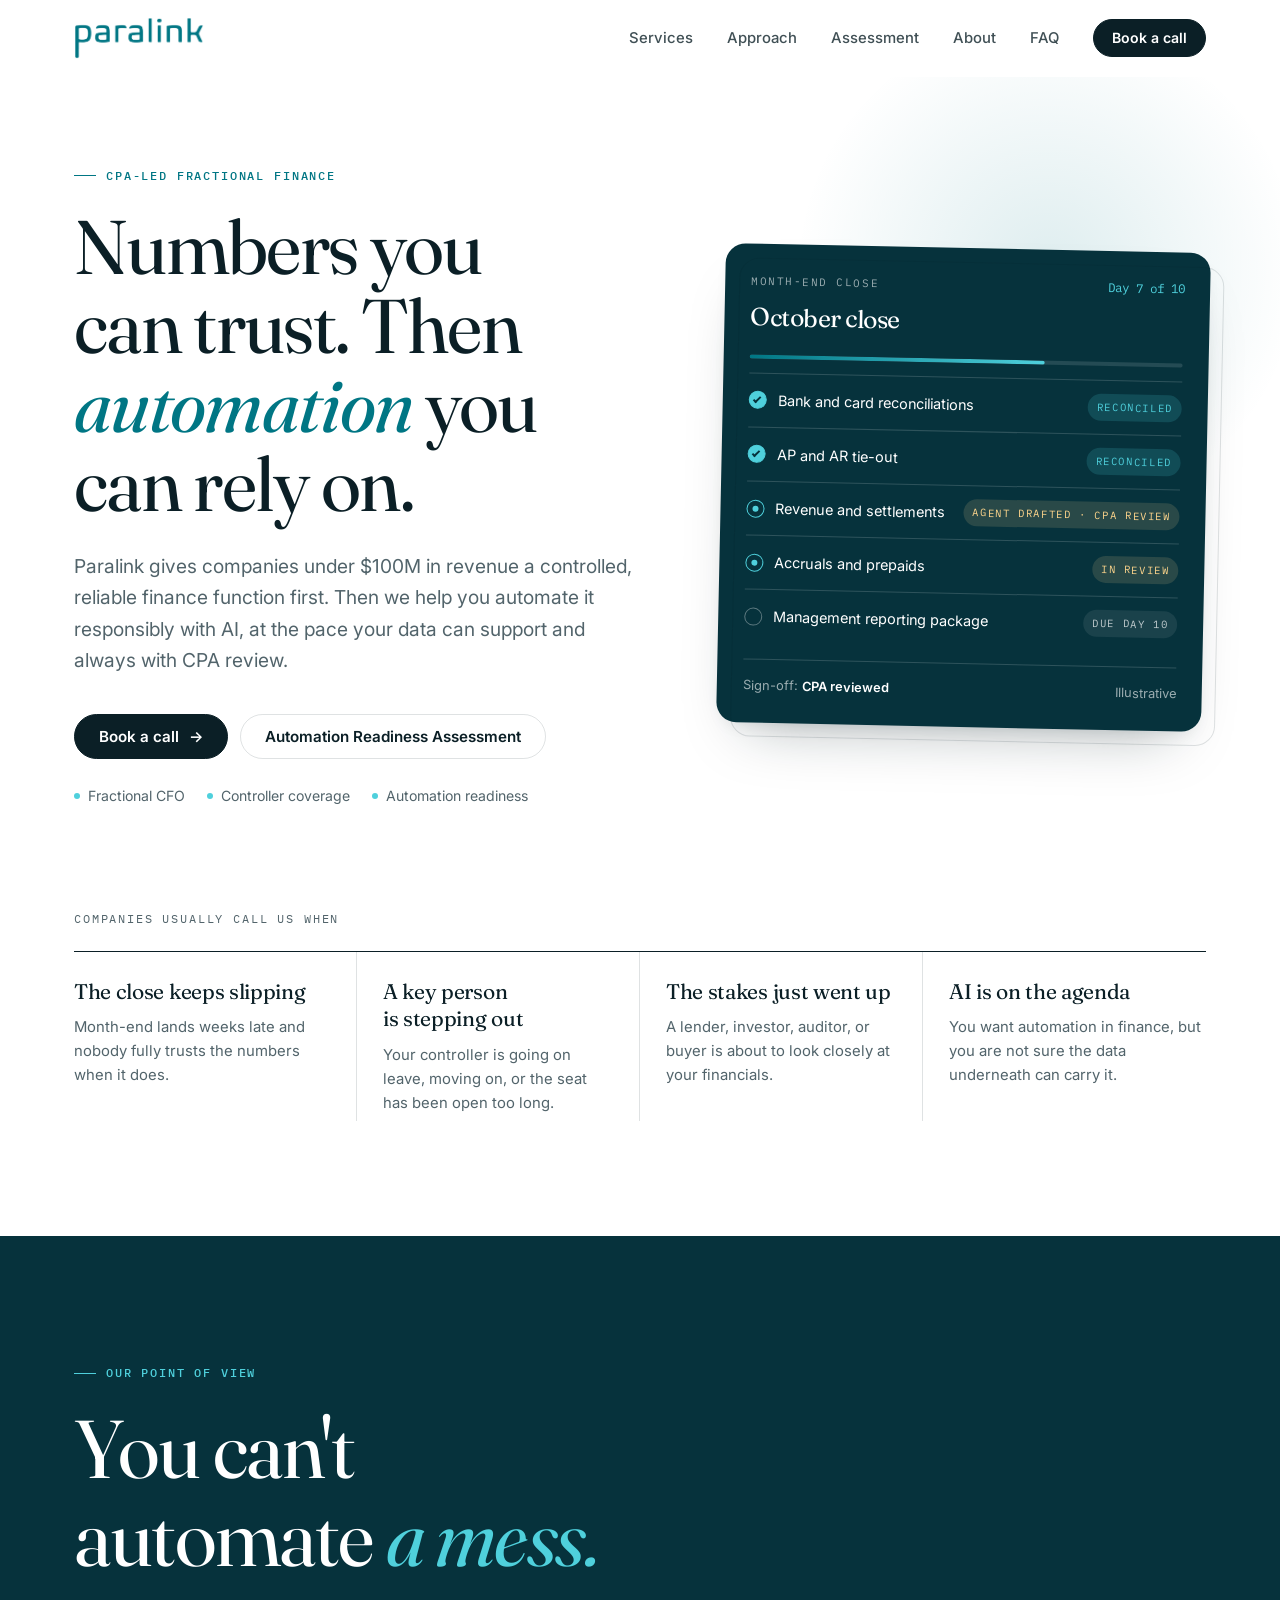
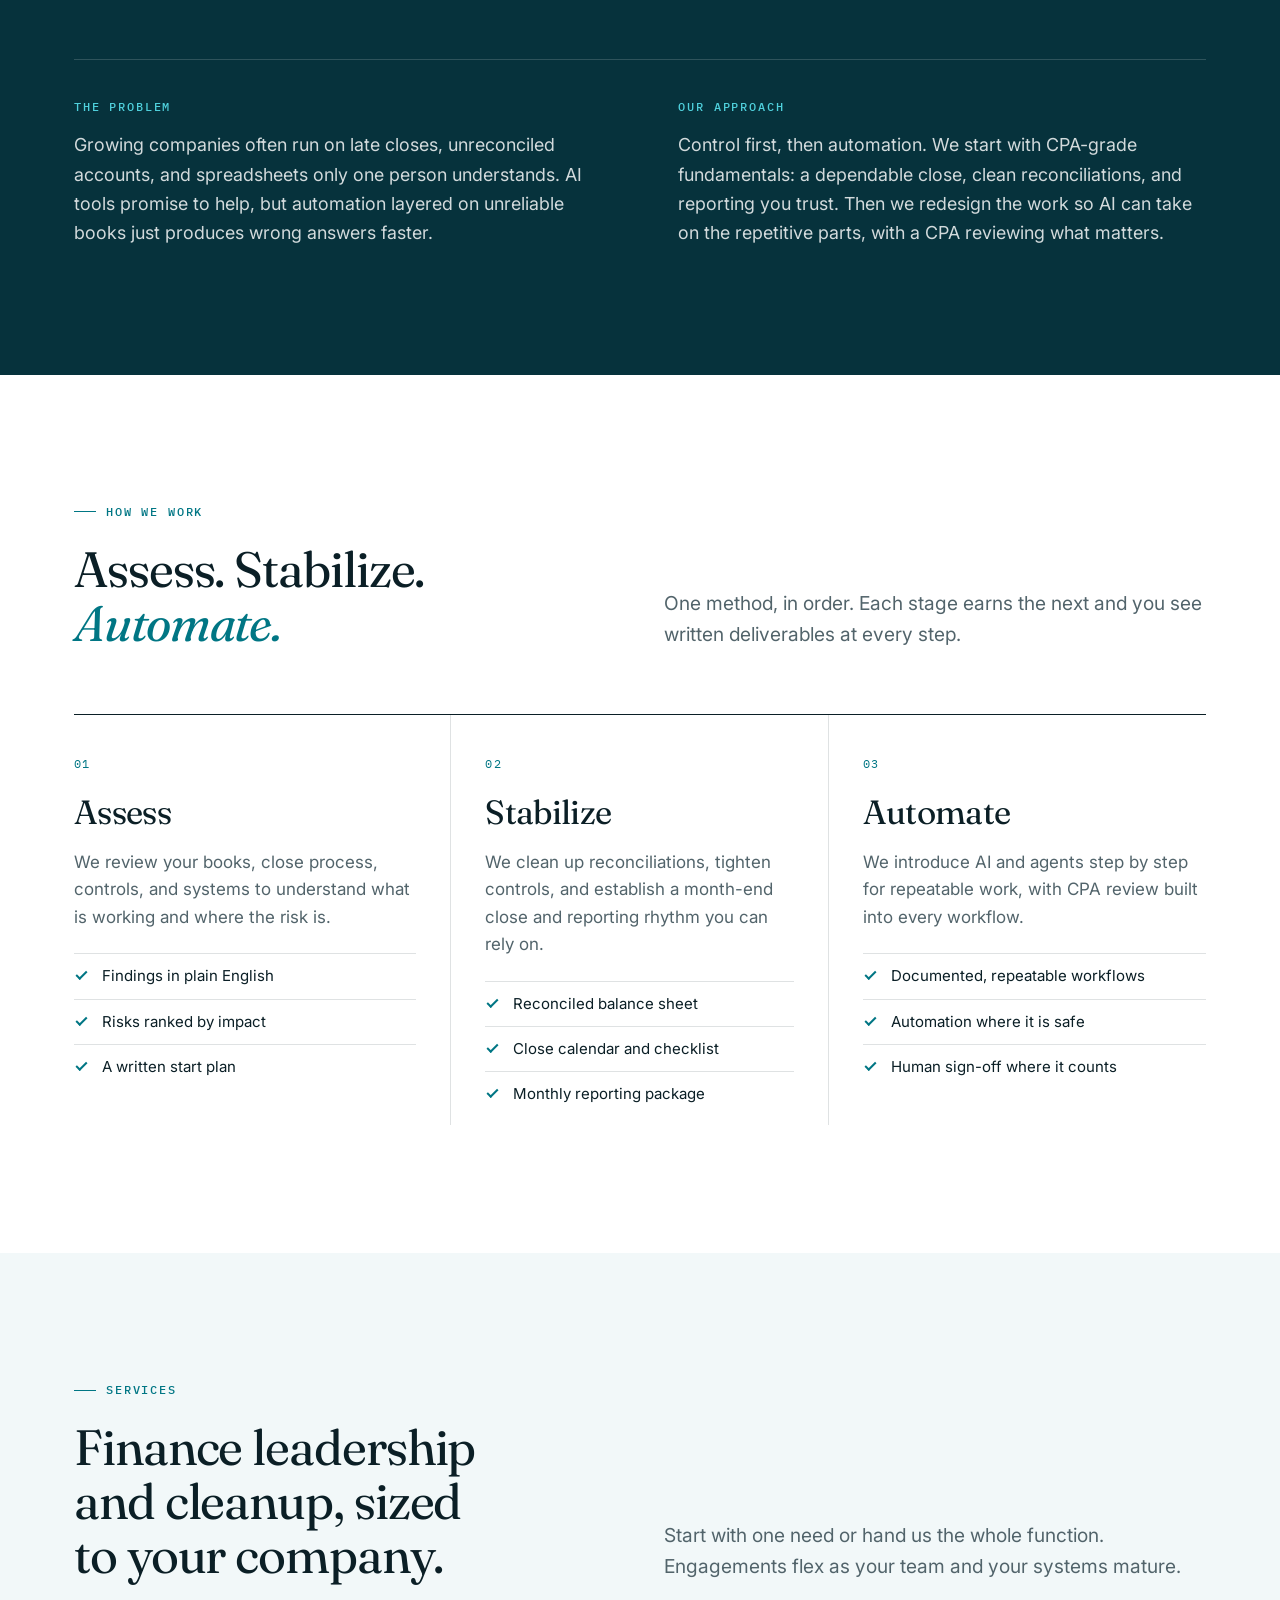
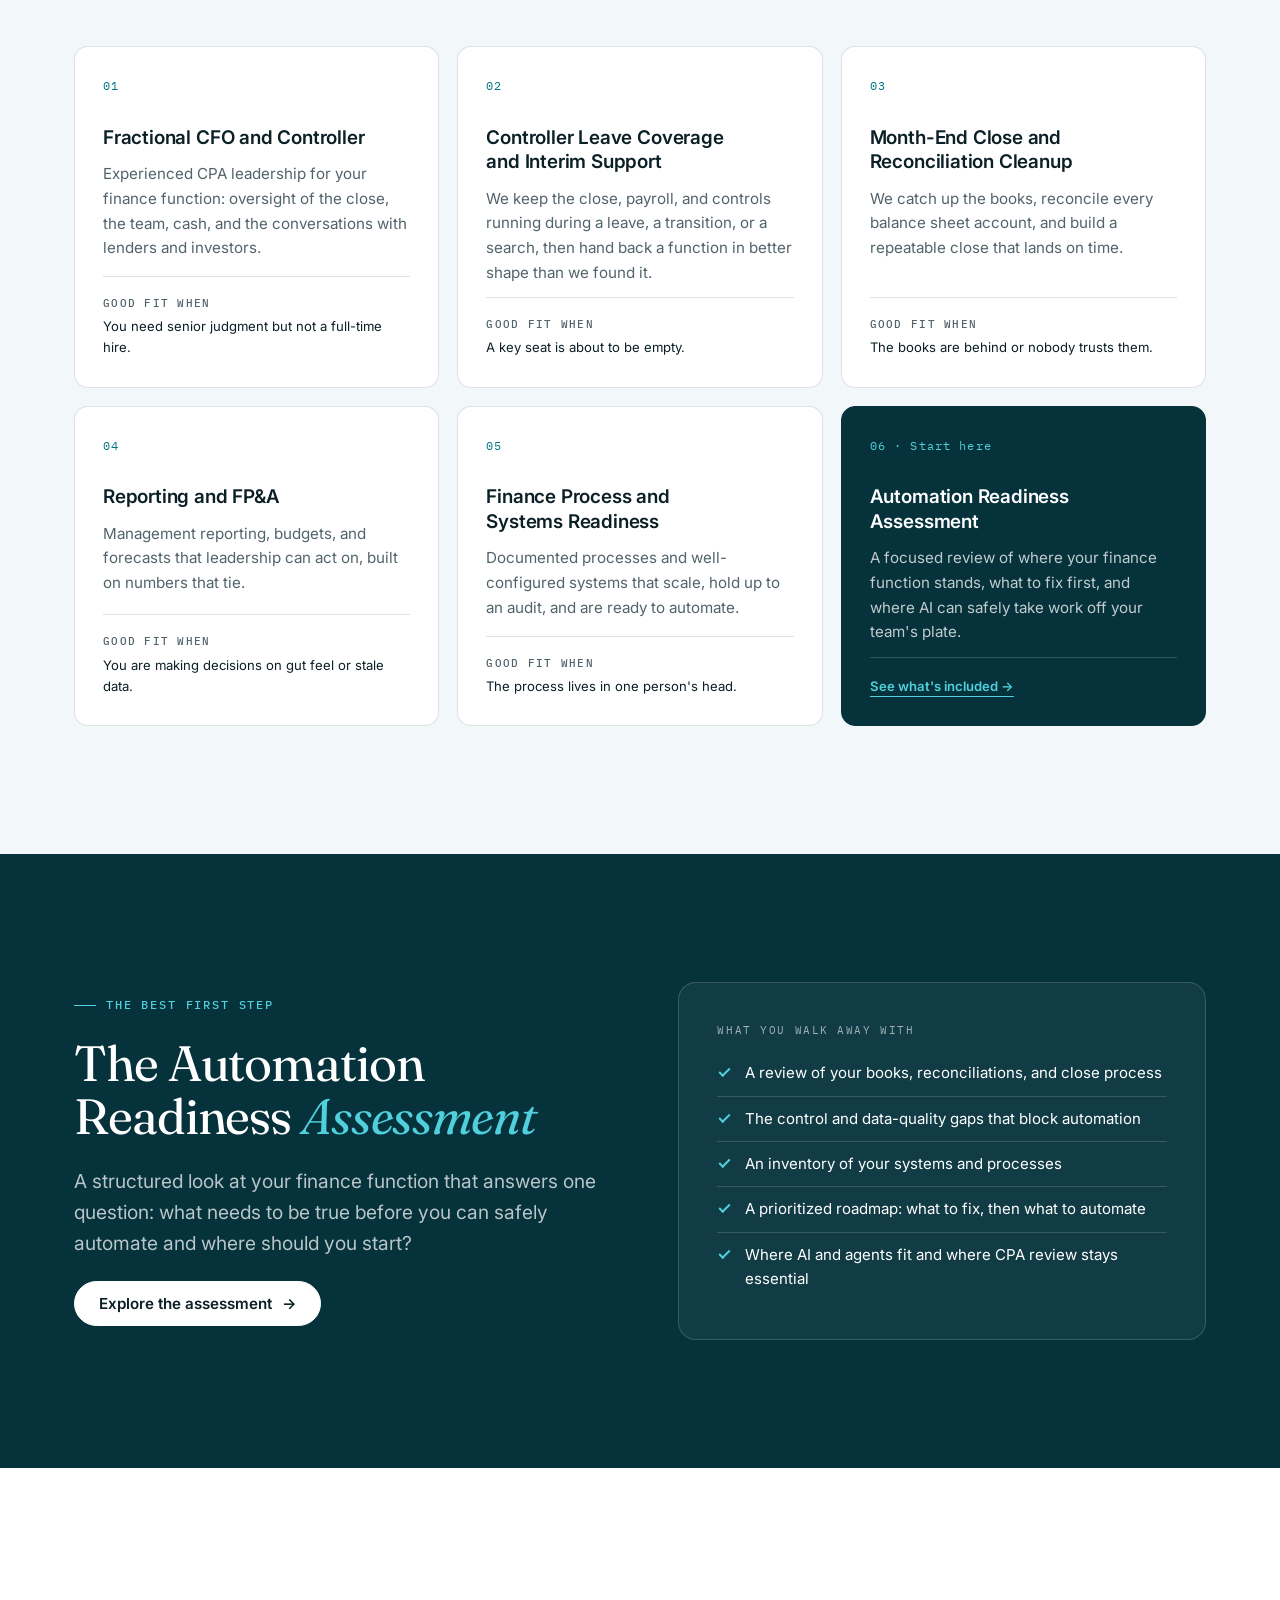
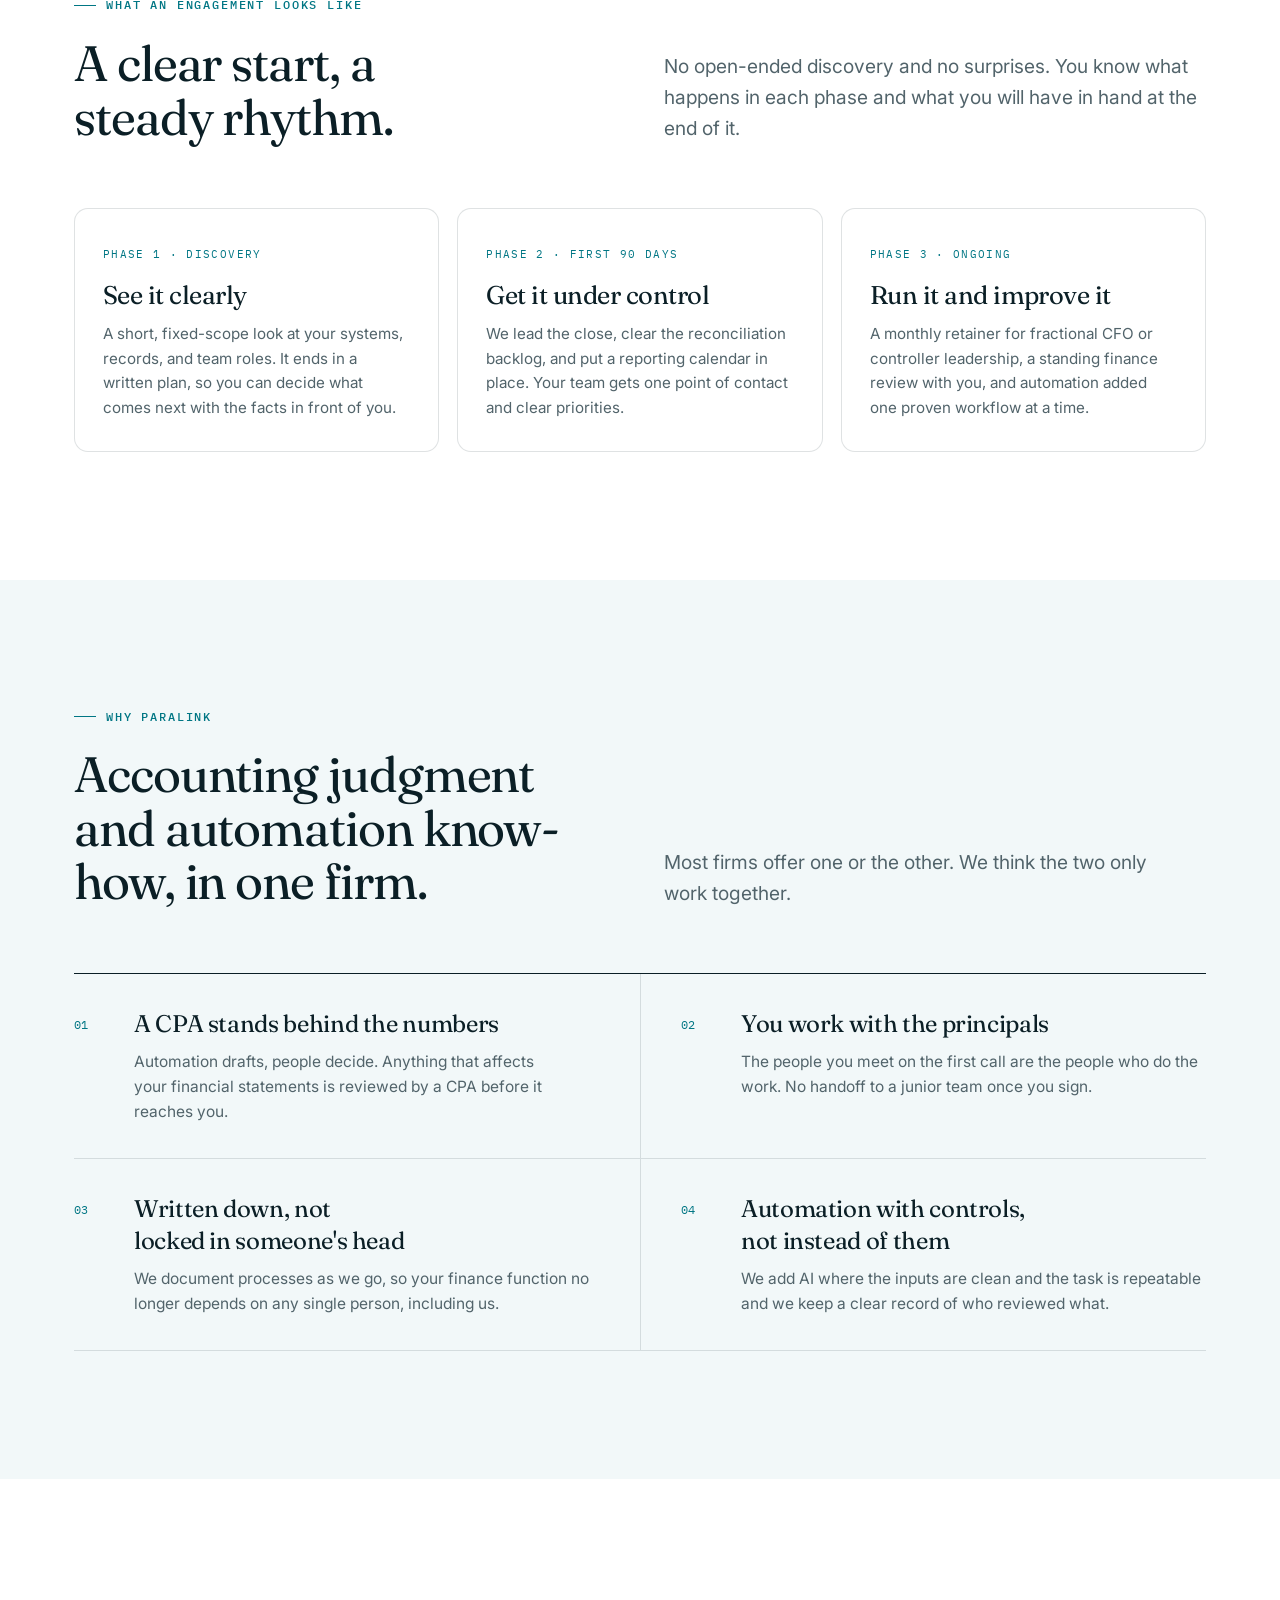
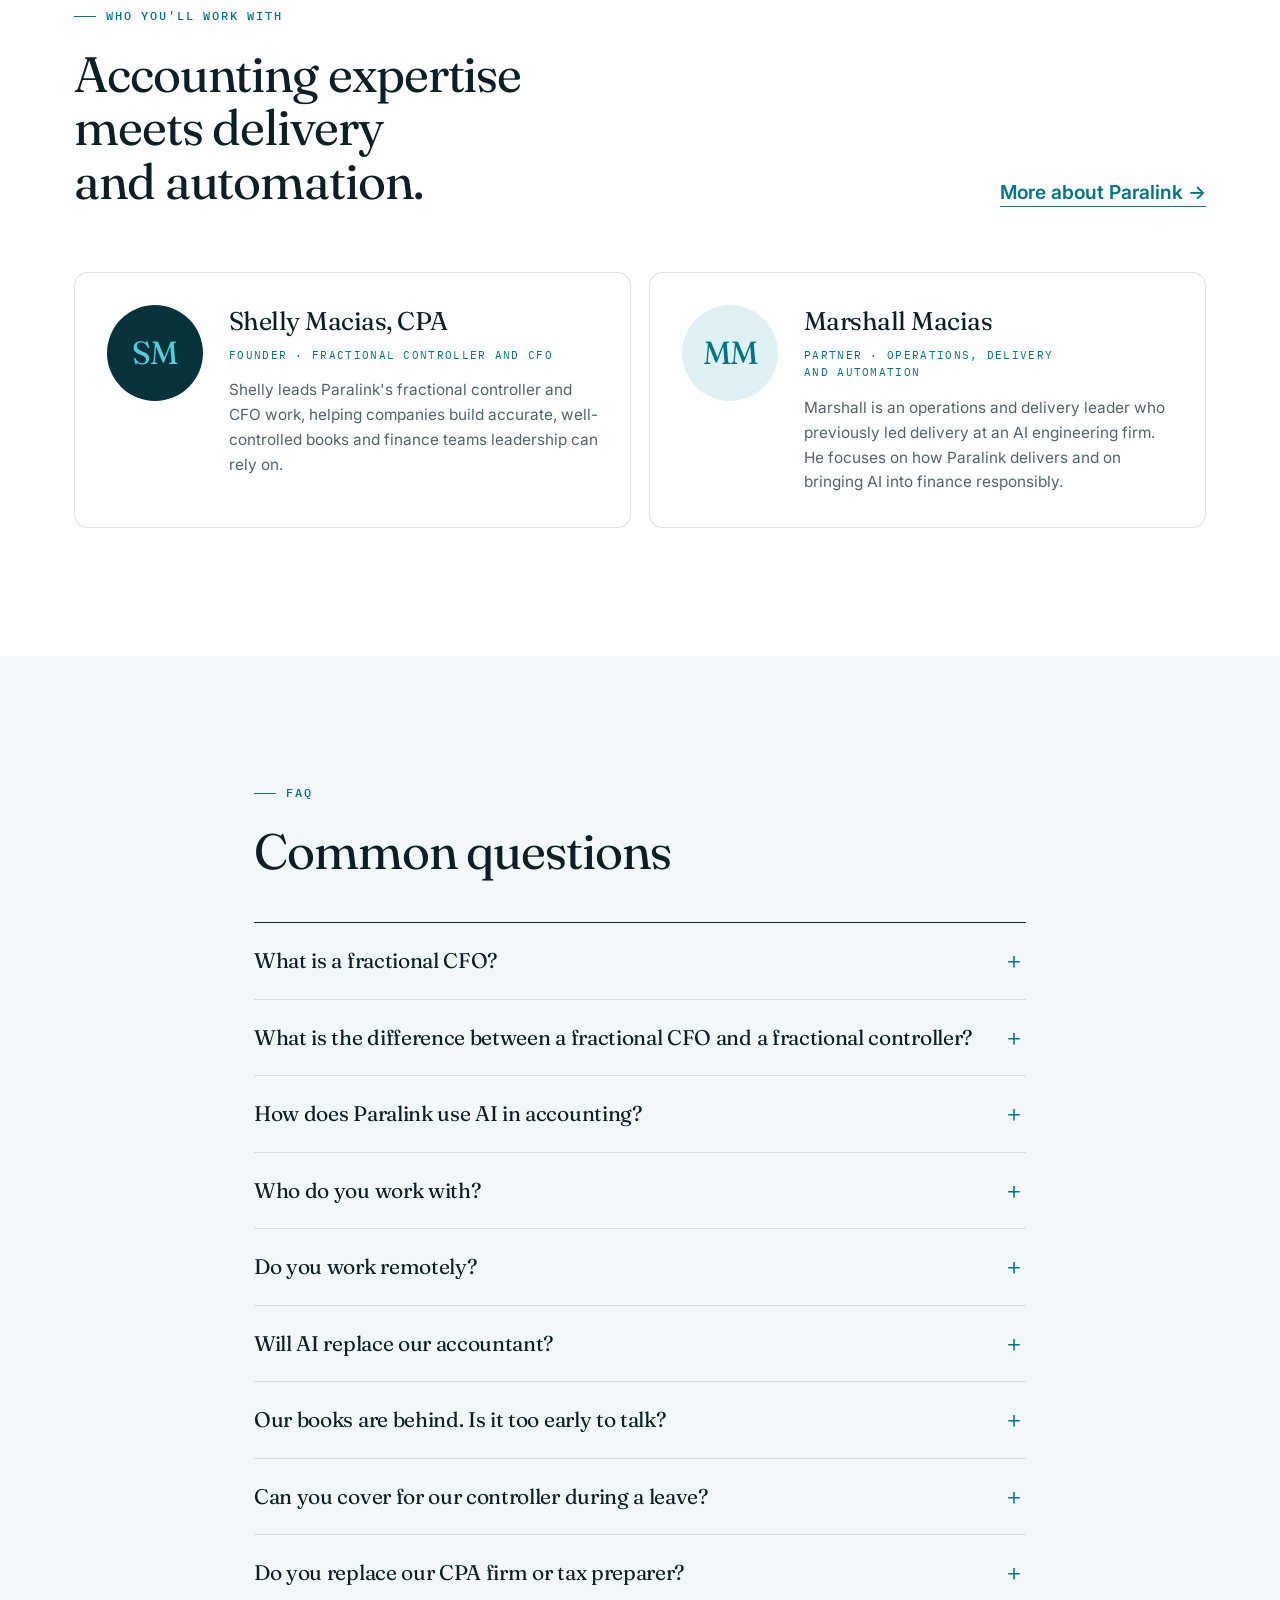
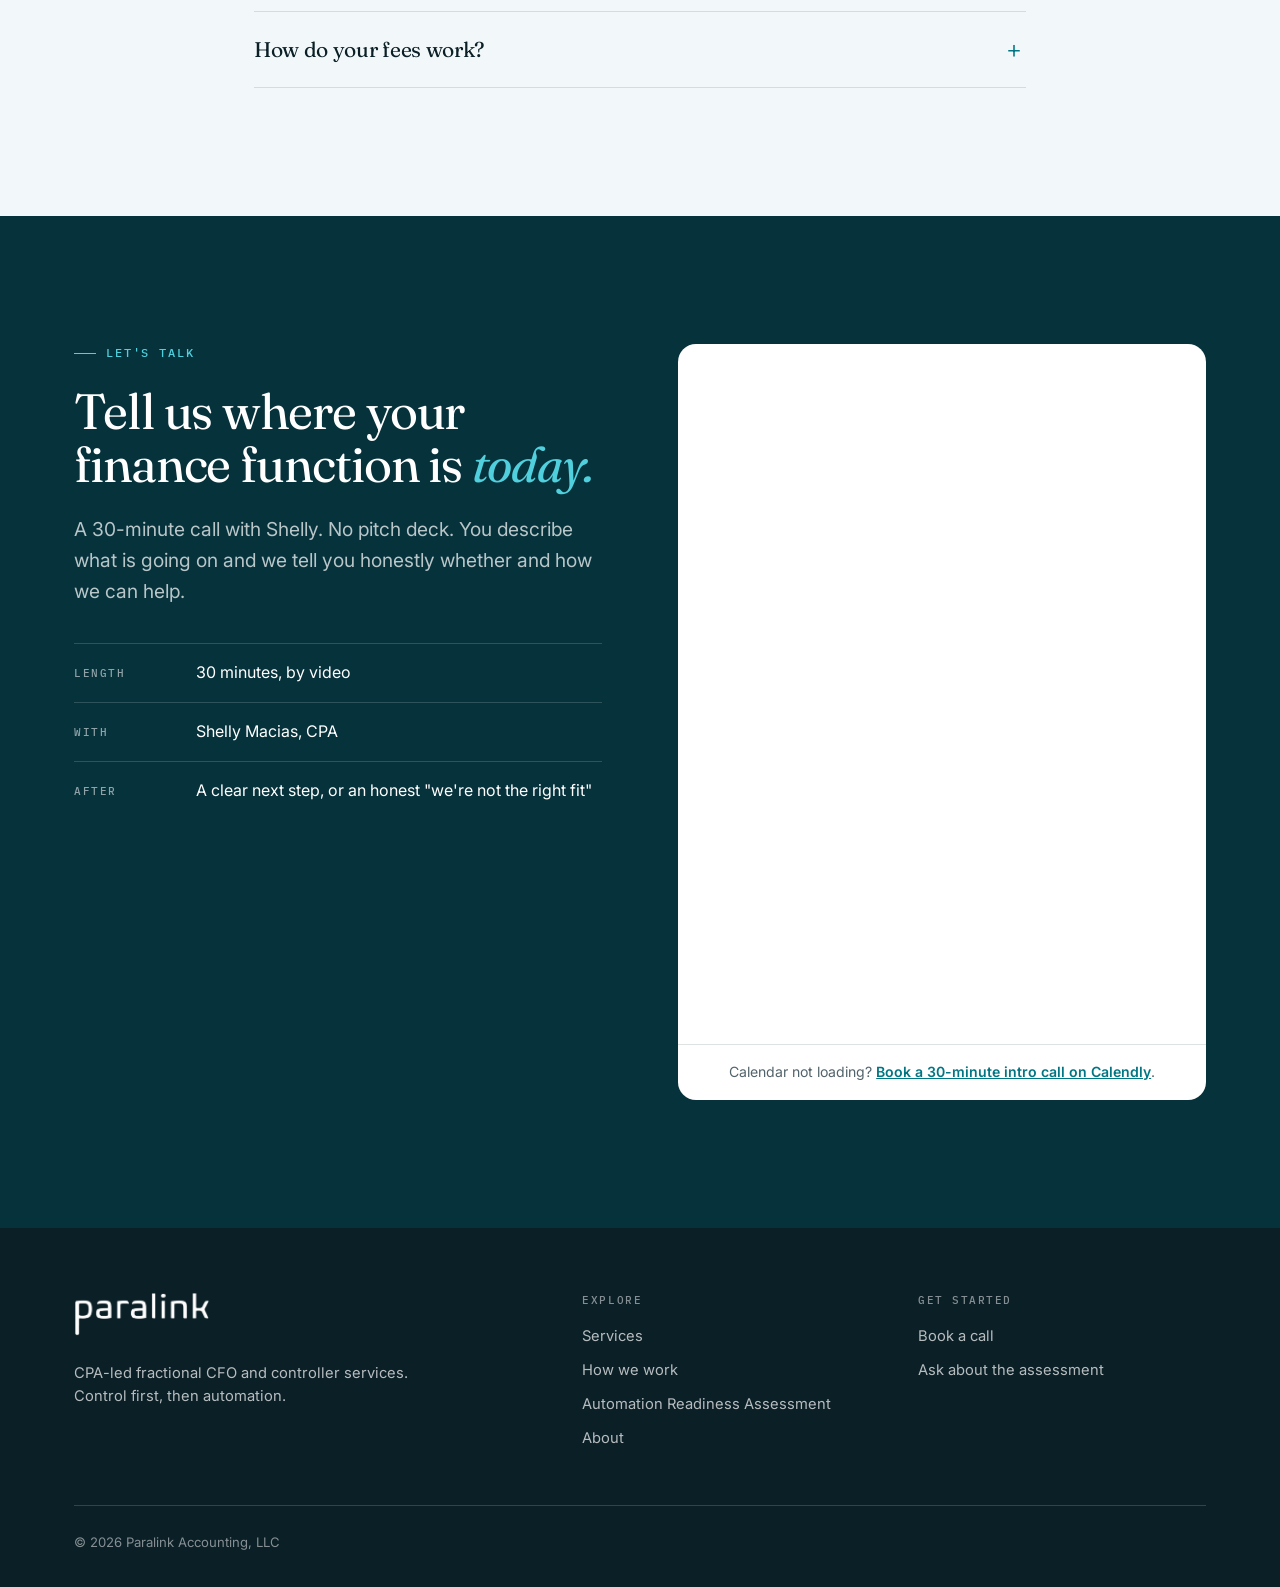
==== commit 73317356: "Add SEO metadata, structured data, llms.txt, robots, sitemap and accessibility improvements Co-Autho" ====
--- a/index.html
+++ b/index.html
@@ -4,12 +4,268 @@
   <meta charset="utf-8">
   <meta name="viewport" content="width=device-width, initial-scale=1">
   <meta name="robots" content="noindex">
-  <title>Paralink Accounting | CPA-led fractional CFO and controller services</title>
-  <meta name="description" content="Paralink Accounting gives growing companies a controlled, reliable finance function, then helps them automate it responsibly with AI, always with CPA review.">
-  <meta property="og:title" content="Paralink Accounting | Numbers you can trust. Then automation you can rely on.">
-  <meta property="og:description" content="CPA-led fractional CFO and controller services for companies under $100M in revenue. Control first, then automation.">
+  <title>Fractional CFO and Controller Services | Paralink Accounting</title>
+  <meta name="description" content="CPA-led fractional CFO and controller services for companies under $100M in revenue. Reliable numbers first, then finance automation with AI under CPA review.">
+  <link rel="canonical" href="https://paralinkaccounting.com/">
   <meta property="og:type" content="website">
+  <meta property="og:site_name" content="Paralink Accounting">
+  <meta property="og:locale" content="en_US">
+  <meta property="og:url" content="https://paralinkaccounting.com/">
+  <meta property="og:title" content="Numbers you can trust. Then automation you can rely on.">
+  <meta property="og:description" content="CPA-led fractional CFO and controller services for companies under $100M in revenue. Reliable numbers first, then finance automation with AI under CPA review.">
+  <meta property="og:image" content="https://paralinkaccounting.com/assets/og-image.png">
+  <meta property="og:image:width" content="1200">
+  <meta property="og:image:height" content="630">
+  <meta property="og:image:alt" content="Paralink Accounting">
+  <meta name="twitter:card" content="summary_large_image">
+  <meta name="twitter:title" content="Numbers you can trust. Then automation you can rely on.">
+  <meta name="twitter:description" content="CPA-led fractional CFO and controller services for companies under $100M in revenue. Reliable numbers first, then finance automation with AI under CPA review.">
+  <meta name="twitter:image" content="https://paralinkaccounting.com/assets/og-image.png">
   <meta name="theme-color" content="#007684">
+  <link rel="apple-touch-icon" href="assets/apple-touch-icon.png">
+  <script type="application/ld+json">
+{
+ "@context": "https://schema.org",
+ "@graph": [
+  {
+   "@type": [
+    "AccountingService",
+    "ProfessionalService"
+   ],
+   "@id": "https://paralinkaccounting.com/#organization",
+   "name": "Paralink Accounting",
+   "legalName": "Paralink Accounting, LLC",
+   "url": "https://paralinkaccounting.com/",
+   "logo": "https://paralinkaccounting.com/assets/logo.png",
+   "image": "https://paralinkaccounting.com/assets/og-image.png",
+   "description": "Paralink Accounting is a CPA-led firm providing fractional CFO and controller services to companies under $100M in revenue. It builds a controlled, reliable finance function first, then helps clients automate finance work with AI under CPA review.",
+   "slogan": "Control first, then automation.",
+   "areaServed": {
+    "@type": "Country",
+    "name": "United States"
+   },
+   "founder": {
+    "@id": "https://paralinkaccounting.com/about.html#shelly"
+   },
+   "knowsAbout": [
+    "Fractional CFO services",
+    "Fractional controller services",
+    "Interim controller coverage",
+    "Month-end close",
+    "Account reconciliation",
+    "Financial reporting",
+    "FP&A",
+    "Finance process documentation",
+    "AI automation in accounting",
+    "Finance automation readiness"
+   ],
+   "potentialAction": {
+    "@type": "ScheduleAction",
+    "name": "Book an intro call",
+    "target": "https://calendly.com/shelly-paralinkaccounting/30min"
+   },
+   "hasOfferCatalog": {
+    "@type": "OfferCatalog",
+    "name": "Services",
+    "itemListElement": [
+     {
+      "@type": "Offer",
+      "itemOffered": {
+       "@type": "Service",
+       "name": "Fractional CFO and Controller",
+       "description": "Experienced CPA leadership for your finance function: oversight of the close, the team, cash, and the conversations with lenders and investors.",
+       "provider": {
+        "@id": "https://paralinkaccounting.com/#organization"
+       }
+      }
+     },
+     {
+      "@type": "Offer",
+      "itemOffered": {
+       "@type": "Service",
+       "name": "Controller Leave Coverage and Interim Support",
+       "description": "Coverage of the close, payroll, and controls during a controller leave, a transition, or a search.",
+       "provider": {
+        "@id": "https://paralinkaccounting.com/#organization"
+       }
+      }
+     },
+     {
+      "@type": "Offer",
+      "itemOffered": {
+       "@type": "Service",
+       "name": "Month-End Close and Reconciliation Cleanup",
+       "description": "Catching up the books, reconciling every balance sheet account, and building a repeatable month-end close that lands on time.",
+       "provider": {
+        "@id": "https://paralinkaccounting.com/#organization"
+       }
+      }
+     },
+     {
+      "@type": "Offer",
+      "itemOffered": {
+       "@type": "Service",
+       "name": "Reporting and FP&A",
+       "description": "Management reporting, budgets, and forecasts that leadership can act on.",
+       "provider": {
+        "@id": "https://paralinkaccounting.com/#organization"
+       }
+      }
+     },
+     {
+      "@type": "Offer",
+      "itemOffered": {
+       "@type": "Service",
+       "name": "Finance Process and Systems Readiness",
+       "description": "Documented finance processes and well-configured systems that scale, hold up to an audit, and are ready to automate.",
+       "provider": {
+        "@id": "https://paralinkaccounting.com/#organization"
+       }
+      }
+     },
+     {
+      "@type": "Offer",
+      "itemOffered": {
+       "@type": "Service",
+       "name": "Automation Readiness Assessment",
+       "description": "A fixed-scope, CPA-led review of where a finance function stands, what to fix first, and where AI can safely take on work.",
+       "provider": {
+        "@id": "https://paralinkaccounting.com/#organization"
+       }
+      }
+     }
+    ]
+   }
+  },
+  {
+   "@type": "WebSite",
+   "@id": "https://paralinkaccounting.com/#website",
+   "url": "https://paralinkaccounting.com/",
+   "name": "Paralink Accounting",
+   "publisher": {
+    "@id": "https://paralinkaccounting.com/#organization"
+   },
+   "inLanguage": "en-US"
+  },
+  {
+   "@type": "WebPage",
+   "@id": "https://paralinkaccounting.com/#webpage",
+   "url": "https://paralinkaccounting.com/",
+   "name": "Fractional CFO and Controller Services | Paralink Accounting",
+   "description": "CPA-led fractional CFO and controller services for companies under $100M in revenue. Reliable numbers first, then finance automation with AI under CPA review.",
+   "isPartOf": {
+    "@id": "https://paralinkaccounting.com/#website"
+   },
+   "about": {
+    "@id": "https://paralinkaccounting.com/#organization"
+   },
+   "inLanguage": "en-US"
+  },
+  {
+   "@type": "FAQPage",
+   "@id": "https://paralinkaccounting.com/#faq",
+   "mainEntity": [
+    {
+     "@type": "Question",
+     "name": "What is a fractional CFO?",
+     "acceptedAnswer": {
+      "@type": "Answer",
+      "text": "A fractional CFO is a senior finance leader who works with your company part-time. You get the judgment of an experienced CFO for strategy, cash, reporting, and lender or investor conversations without the cost of a full-time executive."
+     }
+    },
+    {
+     "@type": "Question",
+     "name": "What is the difference between a fractional CFO and a fractional controller?",
+     "acceptedAnswer": {
+      "@type": "Answer",
+      "text": "A controller owns the accuracy of the books: the month-end close, reconciliations, and controls. A CFO uses those numbers to guide decisions about cash, growth, and financing. Paralink provides both and often starts with controller work so the CFO work rests on numbers you can trust."
+     }
+    },
+    {
+     "@type": "Question",
+     "name": "How does Paralink use AI in accounting?",
+     "acceptedAnswer": {
+      "@type": "Answer",
+      "text": "We use AI for repeatable, well-defined work such as matching transactions, drafting schedules, and flagging unusual items. Anything that affects your financial statements is reviewed by a CPA before it reaches you."
+     }
+    },
+    {
+     "@type": "Question",
+     "name": "Who do you work with?",
+     "acceptedAnswer": {
+      "@type": "Answer",
+      "text": "Companies under $100M in revenue that need a stronger finance function: founder-led and privately held businesses, usually with a small accounting team or an outside bookkeeper and often at a moment of change such as growth, a financing, or a leadership transition."
+     }
+    },
+    {
+     "@type": "Question",
+     "name": "Do you work remotely?",
+     "acceptedAnswer": {
+      "@type": "Answer",
+      "text": "Yes. We work remotely with clients anywhere in the United States. On-site visits happen when they are useful, for example at kickoff or during a key close."
+     }
+    },
+    {
+     "@type": "Question",
+     "name": "Will AI replace our accountant?",
+     "acceptedAnswer": {
+      "@type": "Answer",
+      "text": "No. AI is good at repetitive, well-defined work such as matching transactions and drafting schedules. It is not accountable for your financial statements. We use it to free your people for review and judgment and a CPA signs off on what matters."
+     }
+    },
+    {
+     "@type": "Question",
+     "name": "Our books are behind. Is it too early to talk?",
+     "acceptedAnswer": {
+      "@type": "Answer",
+      "text": "It is the right time. Catching up and stabilizing the close is where most of our engagements begin and it is the foundation for everything else."
+     }
+    },
+    {
+     "@type": "Question",
+     "name": "Can you cover for our controller during a leave?",
+     "acceptedAnswer": {
+      "@type": "Answer",
+      "text": "Yes. We step in to run the close, support your team, and keep controls in place, then manage a clean handoff when your controller returns."
+     }
+    },
+    {
+     "@type": "Question",
+     "name": "Do you replace our CPA firm or tax preparer?",
+     "acceptedAnswer": {
+      "@type": "Answer",
+      "text": "No. We work inside your finance function as your CFO or controller and coordinate with your outside tax and audit firms, so they get clean, timely information."
+     }
+    },
+    {
+     "@type": "Question",
+     "name": "How do your fees work?",
+     "acceptedAnswer": {
+      "@type": "Answer",
+      "text": "Discovery and the Automation Readiness Assessment are fixed-fee. Ongoing fractional work is a monthly retainer sized to the scope, so you always know the cost in advance."
+     }
+    }
+   ]
+  },
+  {
+   "@type": "Person",
+   "@id": "https://paralinkaccounting.com/about.html#shelly",
+   "name": "Shelly Macias",
+   "honorificSuffix": "CPA",
+   "jobTitle": "Founder, Fractional Controller and CFO",
+   "worksFor": {
+    "@id": "https://paralinkaccounting.com/#organization"
+   },
+   "knowsAbout": [
+    "Accounting",
+    "Fractional CFO services",
+    "Controllership",
+    "Month-end close"
+   ]
+  }
+ ]
+}
+  </script>
   <link rel="icon" href="assets/favicon.svg" type="image/svg+xml">
   <link rel="preconnect" href="https://fonts.googleapis.com">
   <link rel="preconnect" href="https://fonts.gstatic.com" crossorigin>
@@ -17,9 +273,10 @@
   <link rel="stylesheet" href="assets/styles.css">
 </head>
 <body>
+<a class="skip-link" href="#main">Skip to content</a>
 
 <header class="site-header">
-  <div class="container nav">
+  <nav class="container nav" aria-label="Primary">
     <a class="brand" href="index.html" aria-label="Paralink Accounting home">
       <img class="brand-logo" src="assets/logo.png" alt="Paralink Accounting" width="562" height="182">
     </a>
@@ -32,10 +289,10 @@
       <li><a href="index.html#faq">FAQ</a></li>
       <li><a class="btn btn-sm" href="index.html#contact">Book a call</a></li>
     </ul>
-  </div>
+  </nav>
 </header>
 
-<main>
+<main id="main">
 
   <!-- Hero -->
   <section class="hero">
@@ -344,6 +601,18 @@
       <h2 style="margin-bottom:44px">Common questions</h2>
       <div class="faq">
         <details>
+          <summary>What is a fractional CFO?</summary>
+          <p>A fractional CFO is a senior finance leader who works with your company part-time. You get the judgment of an experienced CFO for strategy, cash, reporting, and lender or investor conversations without the cost of a full-time executive.</p>
+        </details>
+        <details>
+          <summary>What is the difference between a fractional CFO and a fractional controller?</summary>
+          <p>A controller owns the accuracy of the books: the month-end close, reconciliations, and controls. A CFO uses those numbers to guide decisions about cash, growth, and financing. Paralink provides both and often starts with controller work so the CFO work rests on numbers you can trust.</p>
+        </details>
+        <details>
+          <summary>How does Paralink use AI in accounting?</summary>
+          <p>We use AI for repeatable, well-defined work such as matching transactions, drafting schedules, and flagging unusual items. Anything that affects your financial statements is reviewed by a CPA before it reaches you.</p>
+        </details>
+        <details>
           <summary>Who do you work with?</summary>
           <p>Companies under $100M in revenue that need a stronger finance function: founder-led and privately held businesses, usually with a small accounting team or an outside bookkeeper and often at a moment of change such as growth, a financing, or a leadership transition.</p>
         </details>
@@ -390,7 +659,7 @@
       </div>
       <div class="booking reveal" id="booking">
         <div class="calendly-inline-widget" id="calendly-embed"></div>
-        <p class="booking-fallback" id="booking-fallback">Online scheduling is being set up. Please check back shortly.</p>
+        <p class="booking-direct">Calendar not loading? <a href="https://calendly.com/shelly-paralinkaccounting/30min" rel="noopener">Book a 30-minute intro call on Calendly</a>.</p>
       </div>
     </div>
   </section>
--- a/assets/styles.css
+++ b/assets/styles.css
@@ -39,6 +39,9 @@
 .container { width: 100%; max-width: 1180px; margin: 0 auto; padding: 0 24px; }
 .narrow { max-width: 820px; }
 
+.skip-link { position: absolute; left: 16px; top: -60px; z-index: 100; background: var(--ink); color: var(--white); padding: 12px 18px; border-radius: 8px; font-weight: 600; text-decoration: none; transition: top 0.15s; }
+.skip-link:focus { top: 12px; }
+
 /* Type */
 h1, h2, h3, h4 { margin: 0; font-weight: 400; }
 h1, h2, .display {
@@ -50,6 +53,8 @@
 h1 { font-size: clamp(2.7rem, 6.2vw, 4.75rem); }
 h2 { font-size: clamp(2rem, 4vw, 3.1rem); line-height: 1.08; }
 h3 { font-family: var(--sans); font-size: 1.12rem; font-weight: 600; letter-spacing: -0.01em; line-height: 1.3; }
+h1, h2, h3 { text-wrap: balance; }
+p { text-wrap: pretty; }
 h1 em, h2 em { font-style: italic; color: var(--teal); }
 p { margin: 0; }
 .lede { font-size: clamp(1.08rem, 1.5vw, 1.25rem); color: var(--muted); max-width: 56ch; }
@@ -314,11 +319,11 @@
 .form .btn { justify-content: center; }
 .form-note { font-size: 0.8rem; color: var(--muted); }
 
-.booking { background: var(--white); color: var(--ink); border-radius: 18px; overflow: hidden; min-height: 120px; }
-.booking .calendly-inline-widget { min-width: 300px; height: 700px; display: none; }
+.booking { background: var(--white); color: var(--ink); border-radius: 18px; overflow: hidden; }
+.booking .calendly-inline-widget { min-width: 280px; height: 700px; display: none; }
 .booking.ready .calendly-inline-widget { display: block; }
-.booking.ready .booking-fallback { display: none; }
-.booking-fallback { padding: 44px 32px; text-align: center; color: var(--muted); }
+.booking-direct { margin: 0; padding: 16px 24px; text-align: center; font-size: 0.88rem; color: var(--muted); border-top: 1px solid var(--line); }
+.booking-direct a { color: var(--teal); font-weight: 600; }
 
 /* CTA band */
 .cta-band { text-align: center; }
@@ -421,4 +426,6 @@
   .footer-grid { grid-template-columns: 1fr; gap: 32px; }
   .hero-cta .btn { width: 100%; justify-content: center; }
   .close-card::after { display: none; }
-}
+  .booking .calendly-inline-widget { height: 860px; }
+  .faq summary { font-size: 1.16rem; }
+}
